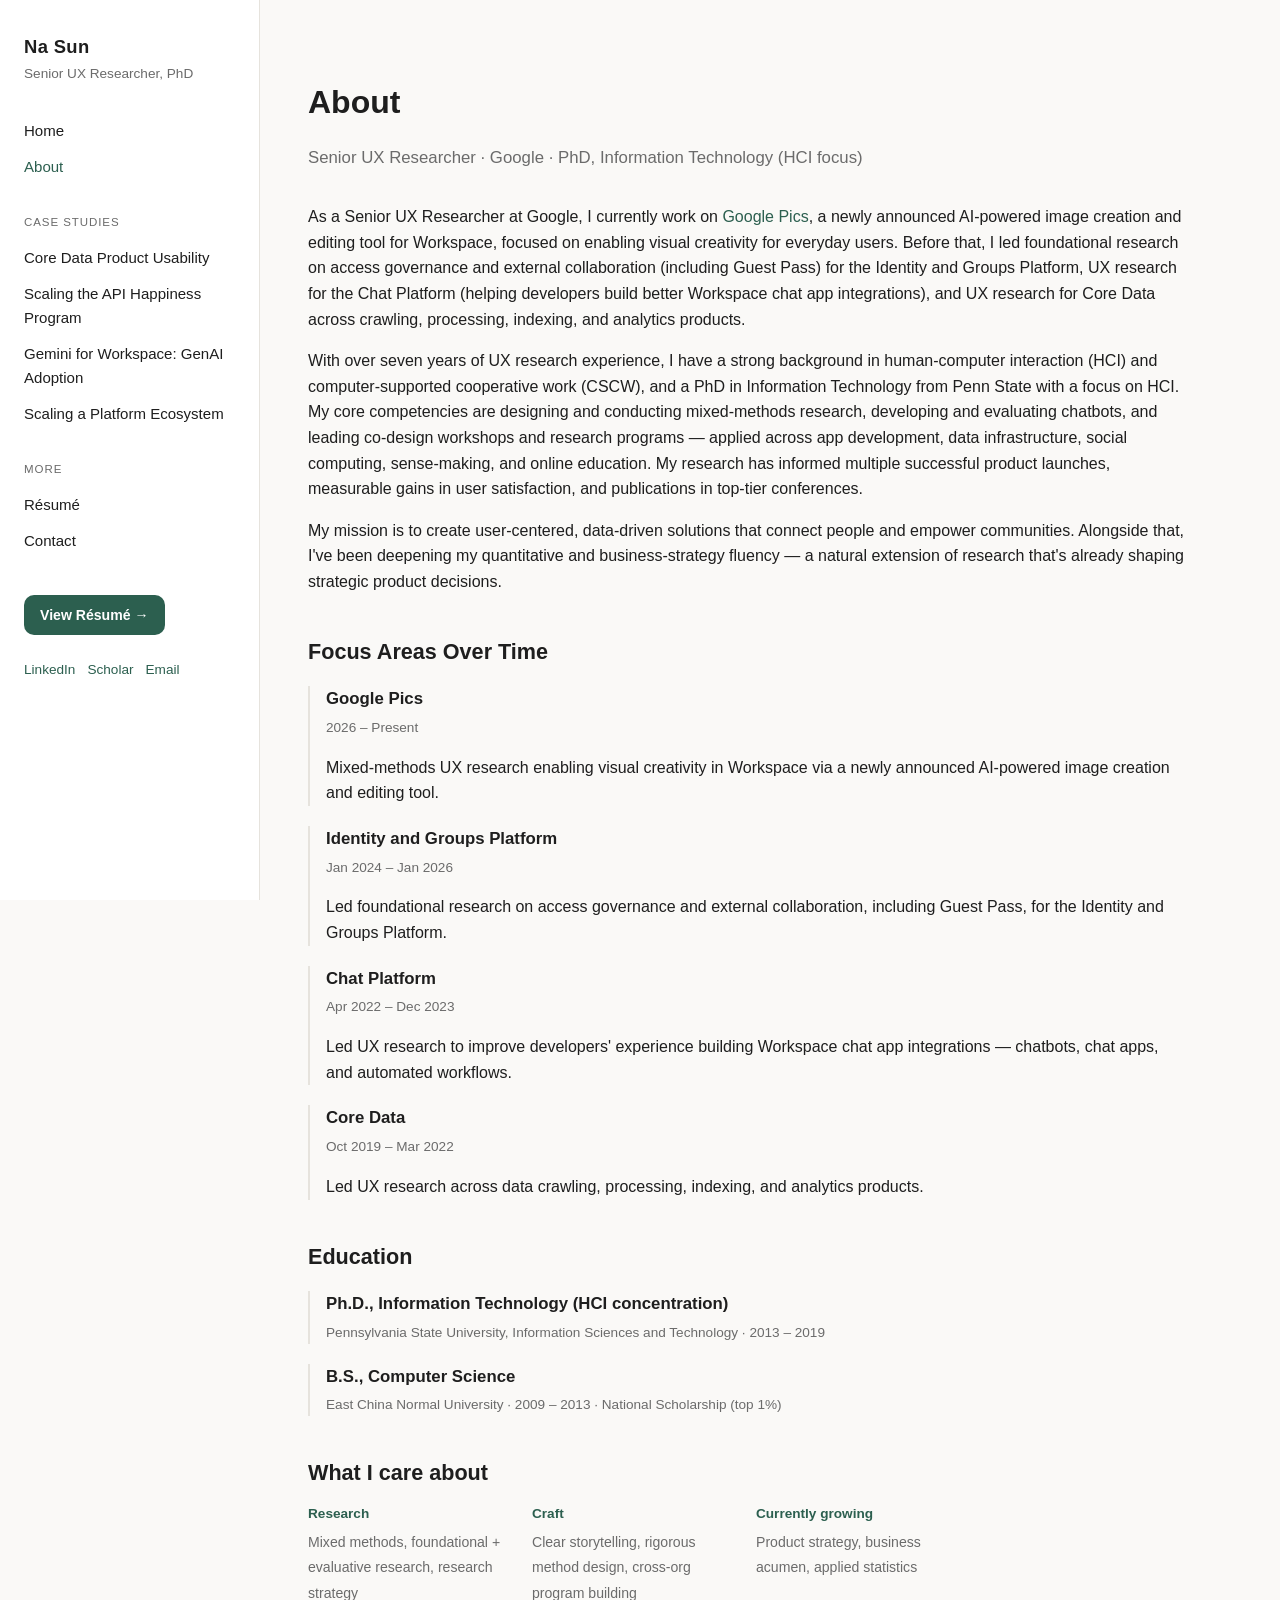
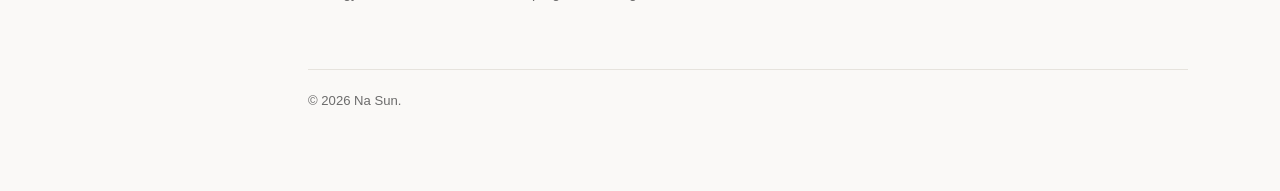
==== about.html @ 3b1d7c16 "Redesign: sidebar layout, sage-green theme, sanitization + tone pass - Adopt sidebar nav / sage-gree" ====
<!DOCTYPE html>
<html lang="en">
<head>
<meta charset="UTF-8">
<meta name="viewport" content="width=device-width, initial-scale=1.0">
<meta name="robots" content="noindex, nofollow">
<title>About — Na Sun</title>
<link rel="stylesheet" href="style.css">
</head>
<body>
<div class="layout">

  <aside class="sidebar">
    <div class="name">Na Sun</div>
    <div class="role">Senior UX Researcher, PhD</div>

    <nav>
      <ul>
        <li><a href="index.html">Home</a></li>
        <li><a href="about.html" class="active">About</a></li>
      </ul>

      <div class="section-label">Case Studies</div>
      <ul>
        <li><a href="case-study-1.html">Core Data Product Usability</a></li>
        <li><a href="case-study-2.html">Scaling the API Happiness Program</a></li>
        <li><a href="case-study-3.html">Gemini for Workspace: GenAI Adoption</a></li>
        <li><a href="case-study-4.html">Scaling a Platform Ecosystem</a></li>
      </ul>

      <div class="section-label">More</div>
      <ul>
        <li><a href="resume.html">Résumé</a></li>
        <li><a href="contact.html">Contact</a></li>
      </ul>
    </nav>

    <a class="resume-btn" href="resume.html">View Résumé →</a>

    <div class="socials">
      <a href="https://www.linkedin.com/in/nasunpsu/" target="_blank" rel="noopener">LinkedIn</a>
      <a href="https://scholar.google.com/citations?user=ysBq_UcAAAAJ&hl=en" target="_blank" rel="noopener">Scholar</a>
      <a href="mailto:nasun308@gmail.com">Email</a>
    </div>
  </aside>

  <main class="main">
    <div class="content">

      <h1>About</h1>
      <p class="subtitle">Senior UX Researcher · Google · PhD, Information Technology (HCI focus)</p>

      <p>
        As a Senior UX Researcher at Google, I currently work on
        <a href="https://blog.google/products-and-platforms/products/workspace/google-pics/" target="_blank" rel="noopener">Google Pics</a>,
        a newly announced AI-powered image creation and editing tool for Workspace, focused
        on enabling visual creativity for everyday users. Before that, I led foundational
        research on access governance and external collaboration (including Guest Pass) for
        the Identity and Groups Platform, UX research for the Chat Platform (helping
        developers build better Workspace chat app integrations), and UX research for Core
        Data across crawling, processing, indexing, and analytics products.
      </p>

      <p>
        With over seven years of UX research experience, I have a strong background in
        human-computer interaction (HCI) and computer-supported cooperative work (CSCW),
        and a PhD in Information Technology from Penn State with a focus on HCI. My core
        competencies are designing and conducting mixed-methods research, developing and
        evaluating chatbots, and leading co-design workshops and research programs — applied
        across app development, data infrastructure, social computing, sense-making, and
        online education. My research has informed multiple successful product launches,
        measurable gains in user satisfaction, and publications in top-tier conferences.
      </p>

      <p>
        My mission is to create user-centered, data-driven solutions that connect people
        and empower communities. Alongside that, I've been deepening my quantitative and
        business-strategy fluency — a natural extension of research that's already shaping
        strategic product decisions.
      </p>

      <h2>Focus Areas Over Time</h2>
      <div class="resume-entry">
        <h3>Google Pics</h3>
        <div class="meta">2026 – Present</div>
        <p>Mixed-methods UX research enabling visual creativity in Workspace via a newly announced AI-powered image creation and editing tool.</p>
      </div>
      <div class="resume-entry">
        <h3>Identity and Groups Platform</h3>
        <div class="meta">Jan 2024 – Jan 2026</div>
        <p>Led foundational research on access governance and external collaboration, including Guest Pass, for the Identity and Groups Platform.</p>
      </div>
      <div class="resume-entry">
        <h3>Chat Platform</h3>
        <div class="meta">Apr 2022 – Dec 2023</div>
        <p>Led UX research to improve developers' experience building Workspace chat app integrations — chatbots, chat apps, and automated workflows.</p>
      </div>
      <div class="resume-entry">
        <h3>Core Data</h3>
        <div class="meta">Oct 2019 – Mar 2022</div>
        <p>Led UX research across data crawling, processing, indexing, and analytics products.</p>
      </div>

      <h2>Education</h2>
      <div class="resume-entry">
        <h3>Ph.D., Information Technology (HCI concentration)</h3>
        <div class="meta">Pennsylvania State University, Information Sciences and Technology · 2013 – 2019</div>
      </div>
      <div class="resume-entry">
        <h3>B.S., Computer Science</h3>
        <div class="meta">East China Normal University · 2009 – 2013 · National Scholarship (top 1%)</div>
      </div>

      <h2>What I care about</h2>
      <div class="skills-grid">
        <div class="skill-cat">
          <strong>Research</strong>
          <span>Mixed methods, foundational + evaluative research, research strategy</span>
        </div>
        <div class="skill-cat">
          <strong>Craft</strong>
          <span>Clear storytelling, rigorous method design, cross-org program building</span>
        </div>
        <div class="skill-cat">
          <strong>Currently growing</strong>
          <span>Product strategy, business acumen, applied statistics</span>
        </div>
      </div>

      <footer class="page-footer">
        © 2026 Na Sun.
      </footer>
    </div>
  </main>

</div>
</body>
</html>
---- style.css ----
/* ============================================
   Na Sun — UX Research Portfolio
   Design: sidebar navigation, deep sage green
   accent, credential-forward minimalism.
   ============================================ */

:root {
  --bg: #faf9f7;
  --bg-card: #ffffff;
  --text: #1e1e1e;
  --text-muted: #6b6b6b;
  --accent: #2c5f4f;       /* deep sage green — calm, credible, non-corporate */
  --accent-soft: #e8efec;
  --border: #e6e3dd;
  --sidebar-width: 260px;
  --maxw: 880px;
  --radius: 10px;
  font-size: 16px;
}

* { box-sizing: border-box; }

html, body {
  margin: 0;
  padding: 0;
  background: var(--bg);
  color: var(--text);
  font-family: "Helvetica Neue", Arial, "Segoe UI", sans-serif;
  line-height: 1.6;
}

a { color: var(--accent); text-decoration: none; }
a:hover { text-decoration: underline; }

/* ---------- Layout shell ---------- */
.layout {
  display: flex;
  min-height: 100vh;
}

/* ---------- Sidebar ---------- */
.sidebar {
  width: var(--sidebar-width);
  flex-shrink: 0;
  background: var(--bg-card);
  border-right: 1px solid var(--border);
  padding: 32px 24px;
  position: sticky;
  top: 0;
  height: 100vh;
  overflow-y: auto;
}

.sidebar .name {
  font-size: 1.15rem;
  font-weight: 700;
  letter-spacing: 0.02em;
  margin-bottom: 2px;
}

.sidebar .role {
  font-size: 0.85rem;
  color: var(--text-muted);
  margin-bottom: 28px;
}

.sidebar nav ul {
  list-style: none;
  margin: 0 0 28px 0;
  padding: 0;
}

.sidebar nav .section-label {
  font-size: 0.72rem;
  text-transform: uppercase;
  letter-spacing: 0.08em;
  color: var(--text-muted);
  margin: 20px 0 8px 0;
}

.sidebar nav li a {
  display: block;
  padding: 6px 0;
  color: var(--text);
  font-size: 0.94rem;
}

.sidebar nav li a.active,
.sidebar nav li a:hover {
  color: var(--accent);
}

.sidebar .socials {
  display: flex;
  flex-wrap: wrap;
  gap: 12px;
  margin-top: 24px;
  font-size: 0.85rem;
}

.sidebar .resume-btn {
  display: inline-block;
  margin-top: 8px;
  padding: 9px 16px;
  background: var(--accent);
  color: #fff;
  border-radius: var(--radius);
  font-size: 0.88rem;
  font-weight: 600;
}
.sidebar .resume-btn:hover {
  background: #234a3d;
  text-decoration: none;
}

/* ---------- Main content ---------- */
.main {
  flex: 1;
  padding: 56px 48px 80px;
  max-width: 1100px;
}

.content {
  max-width: var(--maxw);
}

h1 { font-size: 2rem; margin-bottom: 8px; }
h2 { font-size: 1.35rem; margin-top: 40px; margin-bottom: 12px; }
h3 { font-size: 1.05rem; margin-bottom: 4px; }

.subtitle {
  color: var(--text-muted);
  font-size: 1.05rem;
  margin-bottom: 32px;
}

.tagline {
  font-size: 1.15rem;
  color: var(--text);
  max-width: 640px;
  margin-bottom: 28px;
}

/* ---------- Project grid (home) ---------- */
.project-grid {
  display: grid;
  grid-template-columns: repeat(auto-fill, minmax(260px, 1fr));
  gap: 24px;
  margin-top: 24px;
}

.project-card {
  background: var(--bg-card);
  border: 1px solid var(--border);
  border-radius: var(--radius);
  overflow: hidden;
  transition: transform 0.15s ease, box-shadow 0.15s ease;
  display: block;
}

.project-card:hover {
  transform: translateY(-3px);
  box-shadow: 0 8px 24px rgba(0,0,0,0.06);
  text-decoration: none;
}

.project-thumb {
  height: 150px;
  background: var(--accent-soft);
  display: flex;
  align-items: center;
  justify-content: center;
  color: var(--accent);
  font-size: 0.8rem;
  letter-spacing: 0.05em;
  text-transform: uppercase;
}

.project-info { padding: 16px 18px 20px; }

.project-info .tag {
  display: inline-block;
  font-size: 0.72rem;
  color: var(--accent);
  background: var(--accent-soft);
  padding: 2px 8px;
  border-radius: 20px;
  margin-bottom: 8px;
}

.project-info h3 { margin: 0 0 6px; color: var(--text); }
.project-info p { margin: 0; font-size: 0.88rem; color: var(--text-muted); }

/* ---------- Resume page ---------- */
.resume-section { margin-bottom: 32px; }

.resume-entry {
  margin-bottom: 20px;
  padding-left: 16px;
  border-left: 2px solid var(--border);
}

.resume-entry .meta {
  font-size: 0.85rem;
  color: var(--text-muted);
  margin-bottom: 4px;
}

.resume-entry ul {
  margin: 8px 0 0 0;
  padding-left: 18px;
}
.resume-entry li { margin-bottom: 4px; font-size: 0.94rem; }

.skills-grid {
  display: grid;
  grid-template-columns: repeat(auto-fill, minmax(200px, 1fr));
  gap: 16px;
  margin-top: 12px;
}

.skills-grid .skill-cat strong {
  display: block;
  font-size: 0.85rem;
  color: var(--accent);
  margin-bottom: 4px;
}
.skills-grid .skill-cat span {
  font-size: 0.88rem;
  color: var(--text-muted);
}

/* ---------- Case study page ---------- */
.case-meta {
  display: flex;
  gap: 32px;
  flex-wrap: wrap;
  margin: 20px 0 32px;
  padding: 18px 20px;
  background: var(--bg-card);
  border: 1px solid var(--border);
  border-radius: var(--radius);
}
.case-meta div strong {
  display: block;
  font-size: 0.72rem;
  text-transform: uppercase;
  letter-spacing: 0.05em;
  color: var(--text-muted);
  margin-bottom: 4px;
}
.case-meta div span { font-size: 0.92rem; }

.impact-banner {
  background: var(--accent-soft);
  border-radius: var(--radius);
  padding: 20px 24px;
  margin: 28px 0;
  font-size: 1.05rem;
  color: #1c3d33;
}
.impact-banner a { font-weight: 600; }

.impact-grid {
  display: grid;
  grid-template-columns: repeat(auto-fit, minmax(200px, 1fr));
  gap: 20px;
  margin: 24px 0;
}
.impact-grid .impact-item {
  background: var(--bg-card);
  border: 1px solid var(--border);
  border-radius: var(--radius);
  padding: 18px 20px;
}
.impact-grid .num {
  display: block;
  font-size: 1.4rem;
  font-weight: 700;
  color: var(--accent);
  margin-bottom: 6px;
}
.impact-grid .txt {
  font-size: 0.88rem;
  color: var(--text-muted);
}

.placeholder-note {
  font-size: 0.82rem;
  color: #a67c00;
  background: #fff8e6;
  border: 1px solid #f0deab;
  padding: 8px 14px;
  border-radius: 8px;
  margin-bottom: 24px;
  display: inline-block;
}

footer.page-footer {
  margin-top: 64px;
  padding-top: 20px;
  border-top: 1px solid var(--border);
  font-size: 0.82rem;
  color: var(--text-muted);
}

/* ---------- Responsive ---------- */
@media (max-width: 800px) {
  .layout { flex-direction: column; }
  .sidebar {
    width: 100%;
    height: auto;
    position: relative;
    border-right: none;
    border-bottom: 1px solid var(--border);
  }
  .main { padding: 32px 24px 60px; }
}
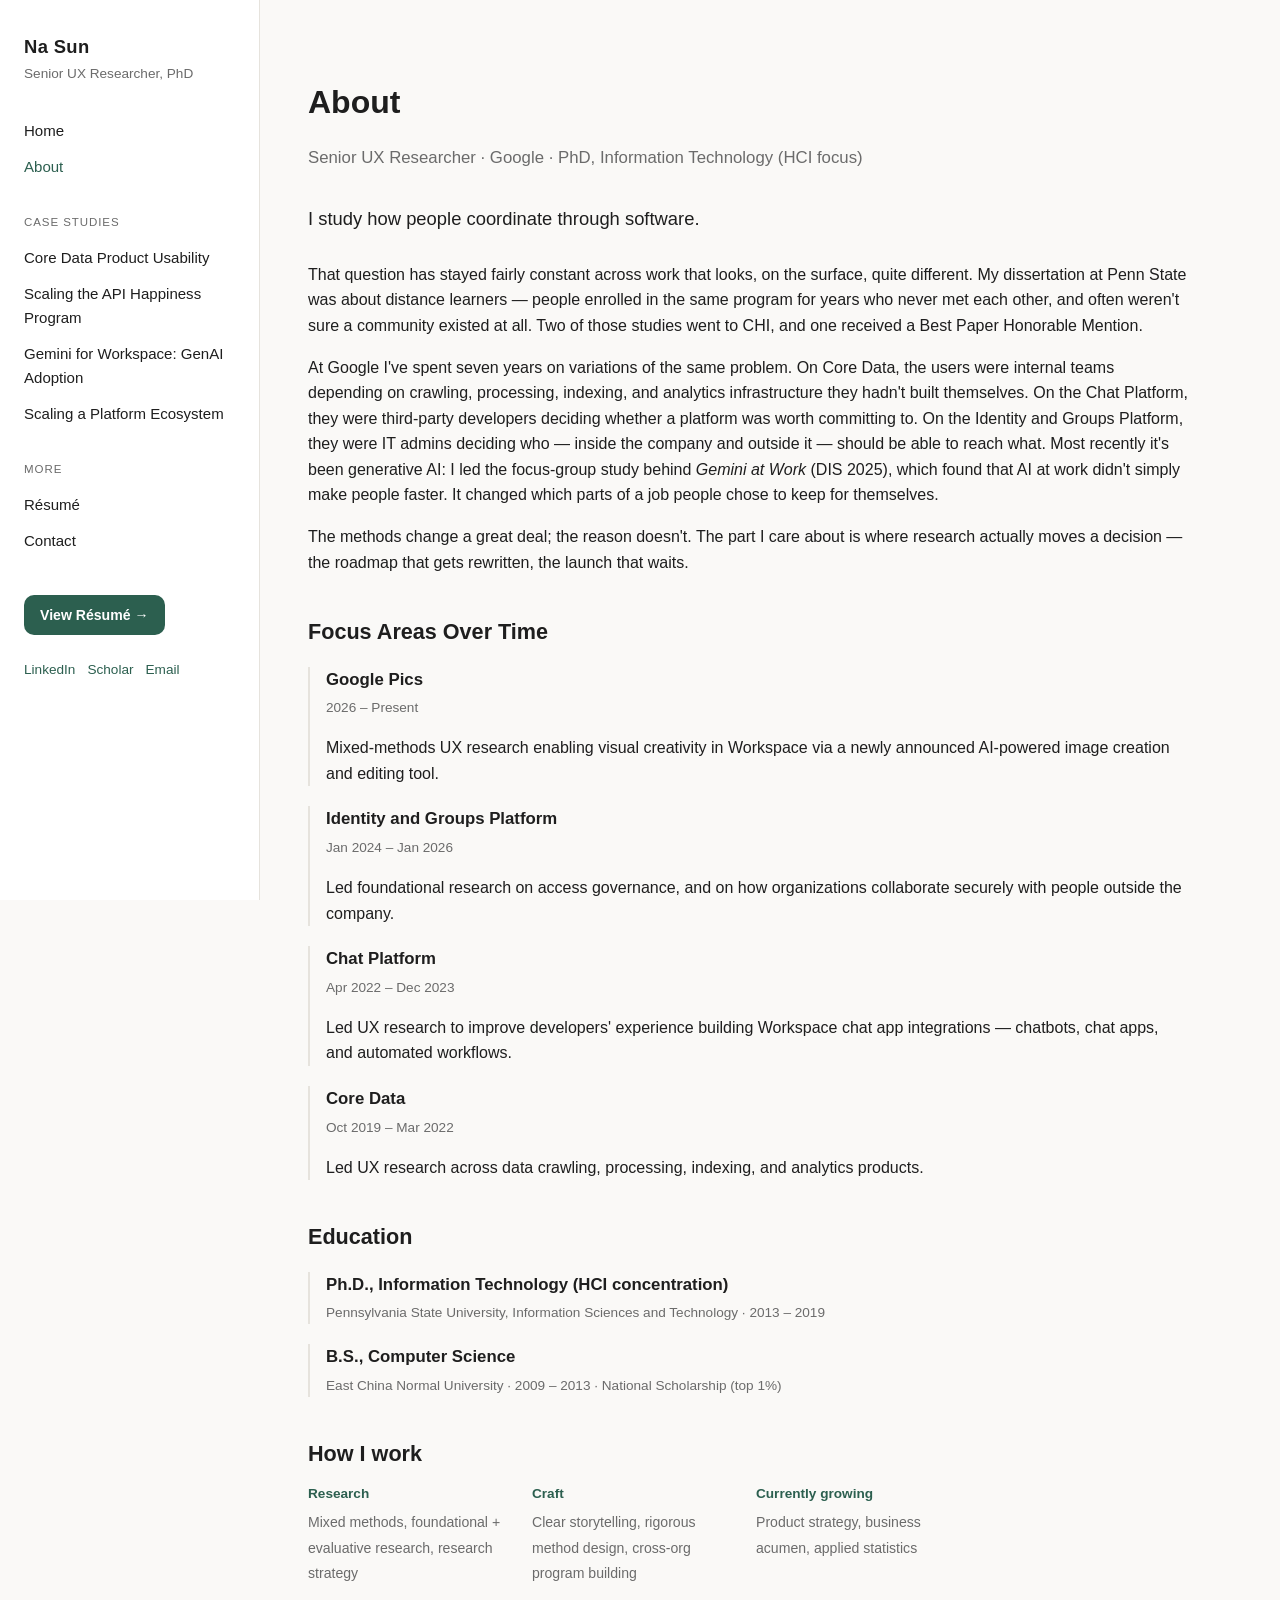
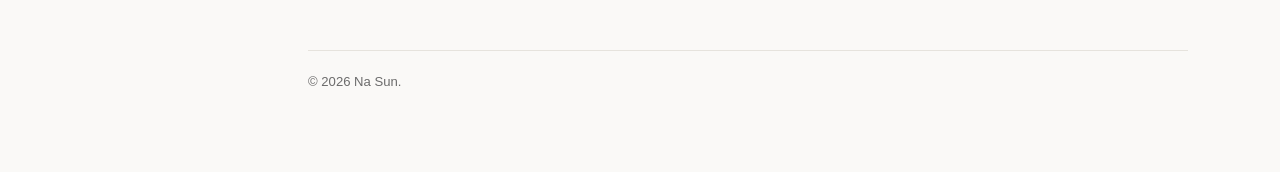
==== commit 52c2d2ae: "Rewrite About in a plainer first-person voice; use public feature naming - Replace the stock 'missio" ====
--- a/about.html
+++ b/about.html
@@ -50,33 +50,32 @@
       <h1>About</h1>
       <p class="subtitle">Senior UX Researcher · Google · PhD, Information Technology (HCI focus)</p>
 
+      <p class="tagline">I study how people coordinate through software.</p>
+
       <p>
-        As a Senior UX Researcher at Google, I currently work on
-        <a href="https://blog.google/products-and-platforms/products/workspace/google-pics/" target="_blank" rel="noopener">Google Pics</a>,
-        a newly announced AI-powered image creation and editing tool for Workspace, focused
-        on enabling visual creativity for everyday users. Before that, I led foundational
-        research on access governance and external collaboration (including Guest Pass) for
-        the Identity and Groups Platform, UX research for the Chat Platform (helping
-        developers build better Workspace chat app integrations), and UX research for Core
-        Data across crawling, processing, indexing, and analytics products.
+        That question has stayed fairly constant across work that looks, on the surface,
+        quite different. My dissertation at Penn State was about distance learners — people
+        enrolled in the same program for years who never met each other, and often weren't
+        sure a community existed at all. Two of those studies went to CHI, and one received
+        a Best Paper Honorable Mention.
       </p>
 
       <p>
-        With over seven years of UX research experience, I have a strong background in
-        human-computer interaction (HCI) and computer-supported cooperative work (CSCW),
-        and a PhD in Information Technology from Penn State with a focus on HCI. My core
-        competencies are designing and conducting mixed-methods research, developing and
-        evaluating chatbots, and leading co-design workshops and research programs — applied
-        across app development, data infrastructure, social computing, sense-making, and
-        online education. My research has informed multiple successful product launches,
-        measurable gains in user satisfaction, and publications in top-tier conferences.
+        At Google I've spent seven years on variations of the same problem. On Core Data,
+        the users were internal teams depending on crawling, processing, indexing, and
+        analytics infrastructure they hadn't built themselves. On the Chat Platform, they
+        were third-party developers deciding whether a platform was worth committing to. On
+        the Identity and Groups Platform, they were IT admins deciding who — inside the
+        company and outside it — should be able to reach what. Most recently it's been
+        generative AI: I led the focus-group study behind <em>Gemini at Work</em>
+        (DIS 2025), which found that AI at work didn't simply make people faster. It changed
+        which parts of a job people chose to keep for themselves.
       </p>
 
       <p>
-        My mission is to create user-centered, data-driven solutions that connect people
-        and empower communities. Alongside that, I've been deepening my quantitative and
-        business-strategy fluency — a natural extension of research that's already shaping
-        strategic product decisions.
+        The methods change a great deal; the reason doesn't. The part I care about is where
+        research actually moves a decision — the roadmap that gets rewritten, the launch
+        that waits.
       </p>
 
       <h2>Focus Areas Over Time</h2>
@@ -88,7 +87,7 @@
       <div class="resume-entry">
         <h3>Identity and Groups Platform</h3>
         <div class="meta">Jan 2024 – Jan 2026</div>
-        <p>Led foundational research on access governance and external collaboration, including Guest Pass, for the Identity and Groups Platform.</p>
+        <p>Led foundational research on access governance, and on how organizations collaborate securely with people outside the company.</p>
       </div>
       <div class="resume-entry">
         <h3>Chat Platform</h3>
@@ -111,7 +110,7 @@
         <div class="meta">East China Normal University · 2009 – 2013 · National Scholarship (top 1%)</div>
       </div>
 
-      <h2>What I care about</h2>
+      <h2>How I work</h2>
       <div class="skills-grid">
         <div class="skill-cat">
           <strong>Research</strong>
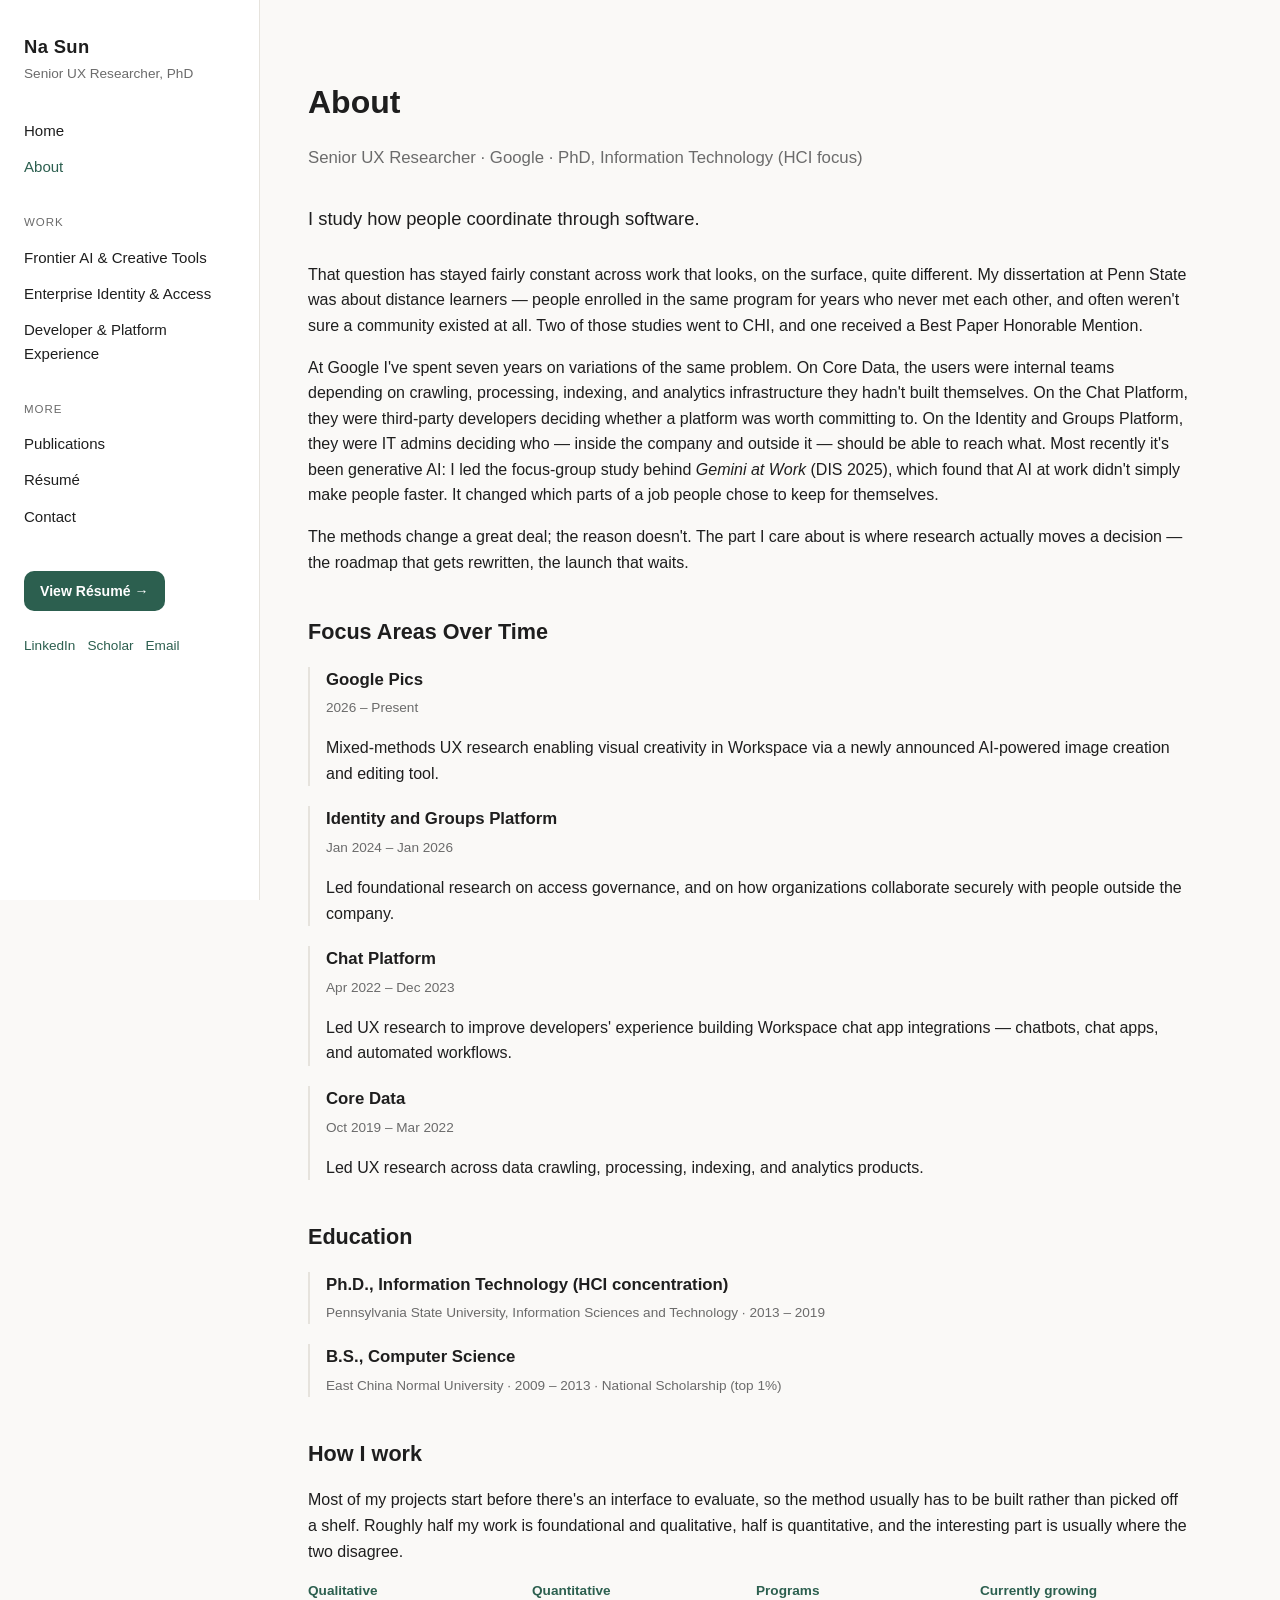
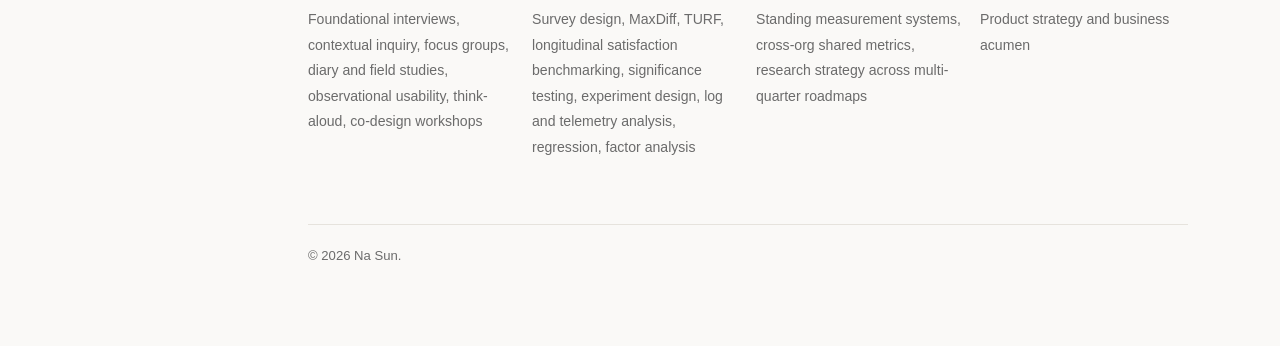
==== commit cdea481f: "Restructure to three audience-based pillars IA change: organize Work by who the user is (end users, " ====
--- a/about.html
+++ b/about.html
@@ -20,16 +20,16 @@
         <li><a href="about.html" class="active">About</a></li>
       </ul>
 
-      <div class="section-label">Case Studies</div>
+      <div class="section-label">Work</div>
       <ul>
-        <li><a href="case-study-1.html">Core Data Product Usability</a></li>
-        <li><a href="case-study-2.html">Scaling the API Happiness Program</a></li>
-        <li><a href="case-study-3.html">Gemini for Workspace: GenAI Adoption</a></li>
-        <li><a href="case-study-4.html">Scaling a Platform Ecosystem</a></li>
+        <li><a href="case-study-1.html">Frontier AI &amp; Creative Tools</a></li>
+        <li><a href="case-study-2.html">Enterprise Identity &amp; Access</a></li>
+        <li><a href="case-study-3.html">Developer &amp; Platform Experience</a></li>
       </ul>
 
       <div class="section-label">More</div>
       <ul>
+        <li><a href="publications.html">Publications</a></li>
         <li><a href="resume.html">Résumé</a></li>
         <li><a href="contact.html">Contact</a></li>
       </ul>
@@ -111,18 +111,28 @@
       </div>
 
       <h2>How I work</h2>
+      <p>
+        Most of my projects start before there's an interface to evaluate, so the method
+        usually has to be built rather than picked off a shelf. Roughly half my work is
+        foundational and qualitative, half is quantitative, and the interesting part is
+        usually where the two disagree.
+      </p>
       <div class="skills-grid">
         <div class="skill-cat">
-          <strong>Research</strong>
-          <span>Mixed methods, foundational + evaluative research, research strategy</span>
+          <strong>Qualitative</strong>
+          <span>Foundational interviews, contextual inquiry, focus groups, diary and field studies, observational usability, think-aloud, co-design workshops</span>
         </div>
         <div class="skill-cat">
-          <strong>Craft</strong>
-          <span>Clear storytelling, rigorous method design, cross-org program building</span>
+          <strong>Quantitative</strong>
+          <span>Survey design, MaxDiff, TURF, longitudinal satisfaction benchmarking, significance testing, experiment design, log and telemetry analysis, regression, factor analysis</span>
+        </div>
+        <div class="skill-cat">
+          <strong>Programs</strong>
+          <span>Standing measurement systems, cross-org shared metrics, research strategy across multi-quarter roadmaps</span>
         </div>
         <div class="skill-cat">
           <strong>Currently growing</strong>
-          <span>Product strategy, business acumen, applied statistics</span>
+          <span>Product strategy and business acumen</span>
         </div>
       </div>
 
--- a/style.css
+++ b/style.css
@@ -285,6 +285,52 @@
   color: var(--text-muted);
 }
 
+/* ---------- Pillar cards (home) ---------- */
+.pillar-card .project-thumb {
+  height: auto;
+  min-height: 96px;
+  padding: 20px 18px;
+  text-transform: none;
+  letter-spacing: 0;
+  font-size: 1.02rem;
+  line-height: 1.4;
+  text-align: left;
+  font-weight: 600;
+  align-items: flex-start;
+}
+
+.type-label {
+  font-size: 0.68rem;
+  text-transform: uppercase;
+  letter-spacing: 0.09em;
+  color: var(--text-muted);
+  margin-bottom: 10px;
+  display: block;
+}
+
+/* ---------- Related work list (case studies) ---------- */
+.related-work {
+  border-top: 1px solid var(--border);
+  margin-top: 48px;
+  padding-top: 24px;
+}
+.related-work h2 { margin-top: 0; font-size: 1.05rem; }
+.related-work ul { list-style: none; padding: 0; margin: 12px 0 0; }
+.related-work li {
+  font-size: 0.9rem;
+  color: var(--text-muted);
+  padding: 7px 0;
+  border-bottom: 1px solid var(--border);
+}
+.related-work li:last-child { border-bottom: none; }
+.related-work li strong { color: var(--text); font-weight: 600; }
+
+.note {
+  font-size: 0.85rem;
+  color: var(--text-muted);
+  font-style: italic;
+}
+
 .placeholder-note {
   font-size: 0.82rem;
   color: #a67c00;
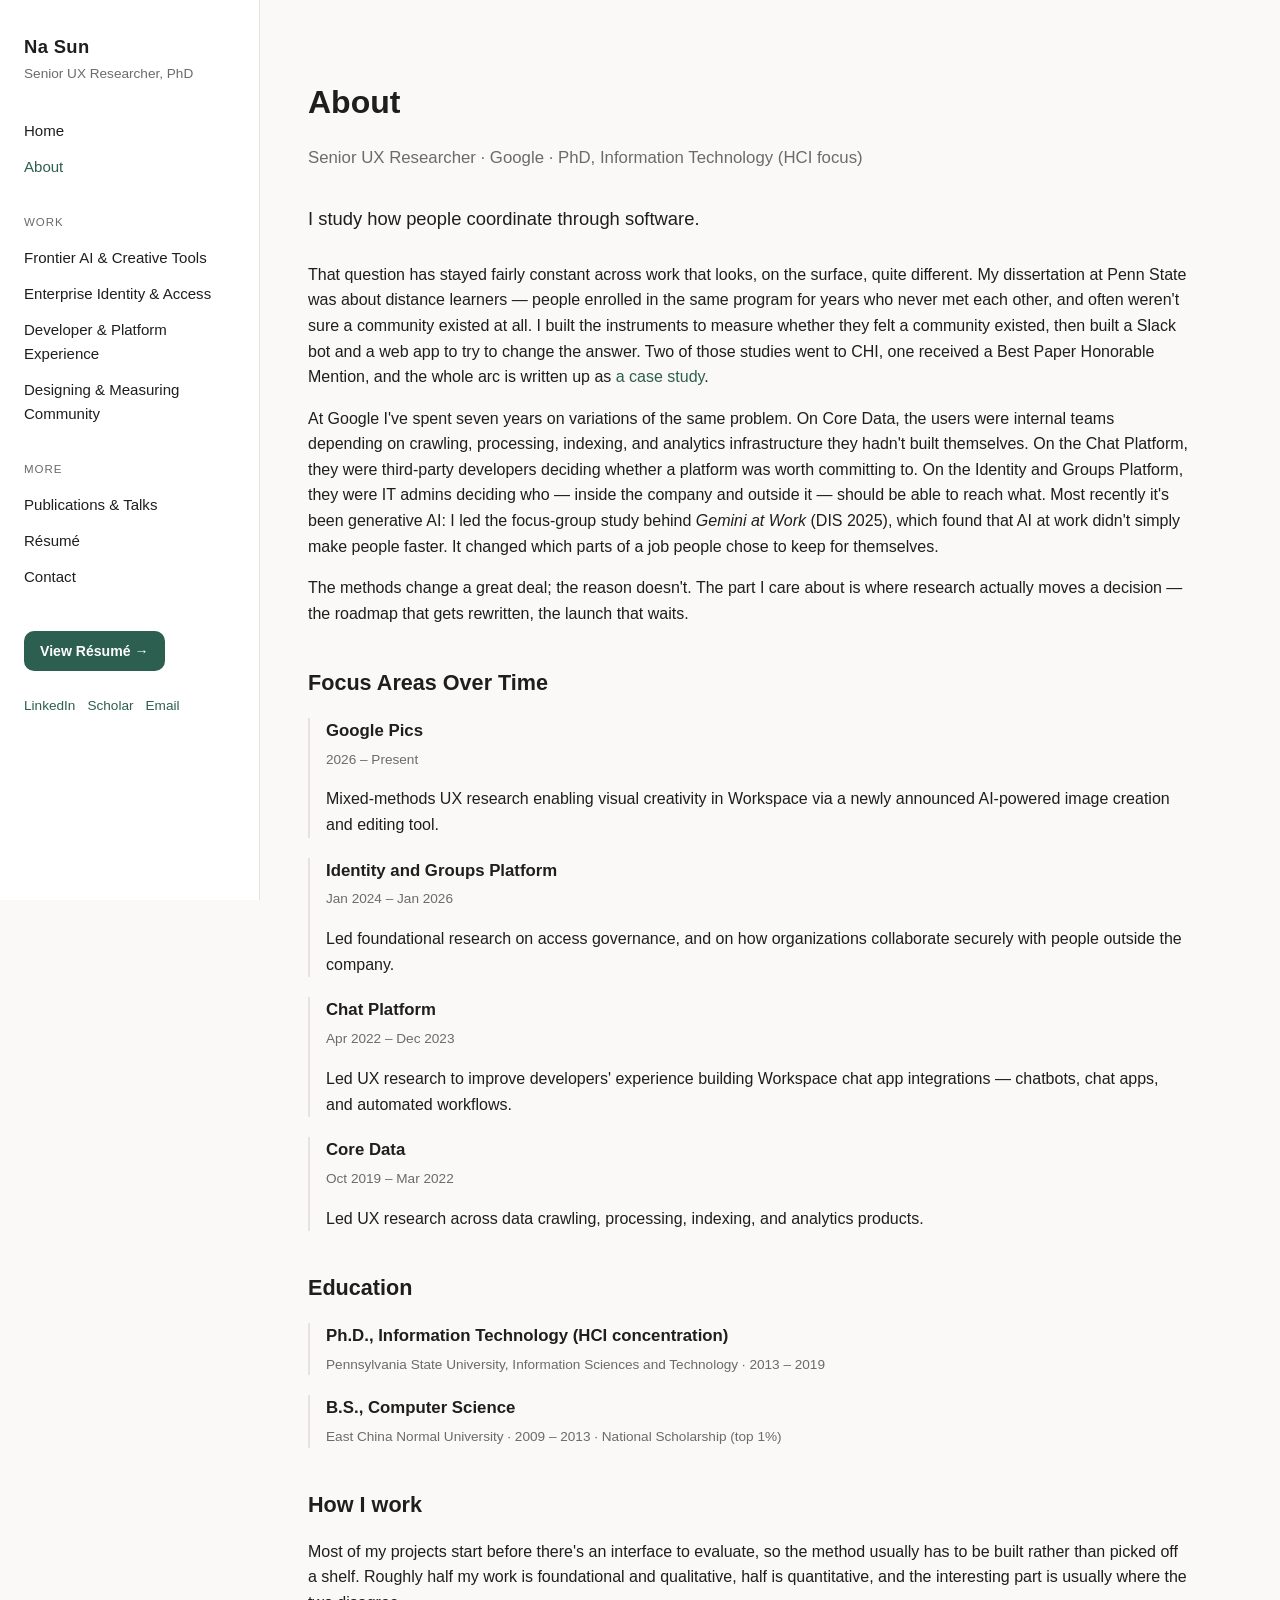
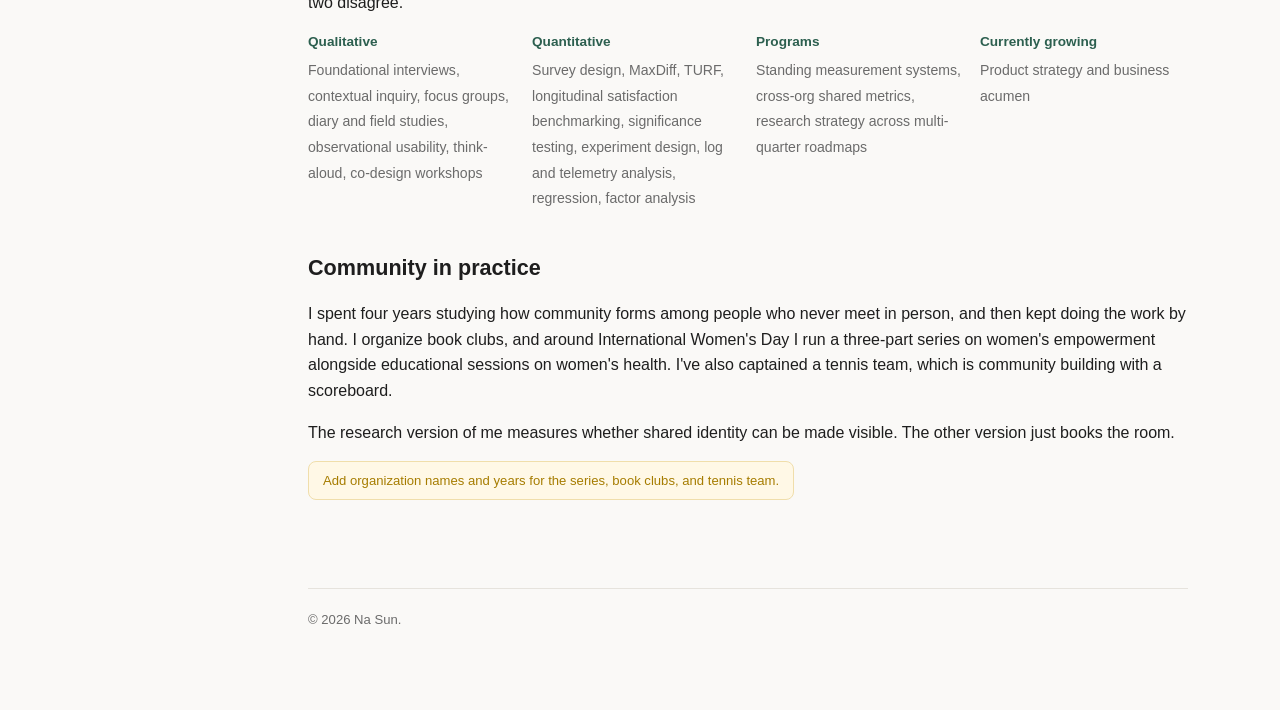
==== commit cfb1478c: "Add dissertation case study, Publications & Talks page, community section - case-study-4: doctoral r" ====
--- a/about.html
+++ b/about.html
@@ -25,11 +25,12 @@
         <li><a href="case-study-1.html">Frontier AI &amp; Creative Tools</a></li>
         <li><a href="case-study-2.html">Enterprise Identity &amp; Access</a></li>
         <li><a href="case-study-3.html">Developer &amp; Platform Experience</a></li>
+        <li><a href="case-study-4.html">Designing &amp; Measuring Community</a></li>
       </ul>
 
       <div class="section-label">More</div>
       <ul>
-        <li><a href="publications.html">Publications</a></li>
+        <li><a href="publications.html">Publications &amp; Talks</a></li>
         <li><a href="resume.html">Résumé</a></li>
         <li><a href="contact.html">Contact</a></li>
       </ul>
@@ -56,8 +57,11 @@
         That question has stayed fairly constant across work that looks, on the surface,
         quite different. My dissertation at Penn State was about distance learners — people
         enrolled in the same program for years who never met each other, and often weren't
-        sure a community existed at all. Two of those studies went to CHI, and one received
-        a Best Paper Honorable Mention.
+        sure a community existed at all. I built the instruments to measure whether they felt
+        a community existed, then built a Slack bot and a web app to try to change the answer.
+        Two of those studies went to CHI, one received a Best Paper Honorable Mention, and the
+        whole arc is written up as
+        <a href="case-study-4.html">a case study</a>.
       </p>
 
       <p>
@@ -136,6 +140,20 @@
         </div>
       </div>
 
+      <h2>Community in practice</h2>
+      <p>
+        I spent four years studying how community forms among people who never meet in
+        person, and then kept doing the work by hand. I organize book clubs, and around
+        International Women's Day I run a three-part series on women's empowerment alongside
+        educational sessions on women's health. I've also captained a tennis team, which is
+        community building with a scoreboard.
+      </p>
+      <p>
+        The research version of me measures whether shared identity can be made visible. The
+        other version just books the room.
+      </p>
+      <span class="placeholder-note">Add organization names and years for the series, book clubs, and tennis team.</span>
+
       <footer class="page-footer">
         © 2026 Na Sun.
       </footer>
--- a/style.css
+++ b/style.css
@@ -308,6 +308,57 @@
   display: block;
 }
 
+/* ---------- Figures ---------- */
+figure.fig {
+  margin: 28px 0;
+}
+figure.fig img {
+  width: 100%;
+  height: auto;
+  display: block;
+  border: 1px solid var(--border);
+  border-radius: var(--radius);
+  background: var(--bg-card);
+}
+figure.fig figcaption {
+  font-size: 0.84rem;
+  color: var(--text-muted);
+  margin-top: 8px;
+  line-height: 1.5;
+}
+figure.fig.narrow { max-width: 460px; }
+
+/* ---------- Talk entries (publications page) ---------- */
+.talk {
+  display: grid;
+  grid-template-columns: 200px 1fr;
+  gap: 20px;
+  align-items: start;
+  margin-bottom: 28px;
+  padding-bottom: 28px;
+  border-bottom: 1px solid var(--border);
+}
+.talk:last-of-type { border-bottom: none; }
+.talk img {
+  width: 100%;
+  height: auto;
+  border-radius: var(--radius);
+  border: 1px solid var(--border);
+  display: block;
+}
+.talk h3 { margin: 0 0 4px; }
+.talk .meta {
+  font-size: 0.85rem;
+  color: var(--text-muted);
+  margin-bottom: 8px;
+}
+.talk p { margin: 0; font-size: 0.94rem; }
+
+@media (max-width: 640px) {
+  .talk { grid-template-columns: 1fr; }
+  .talk img { max-width: 260px; }
+}
+
 /* ---------- Related work list (case studies) ---------- */
 .related-work {
   border-top: 1px solid var(--border);
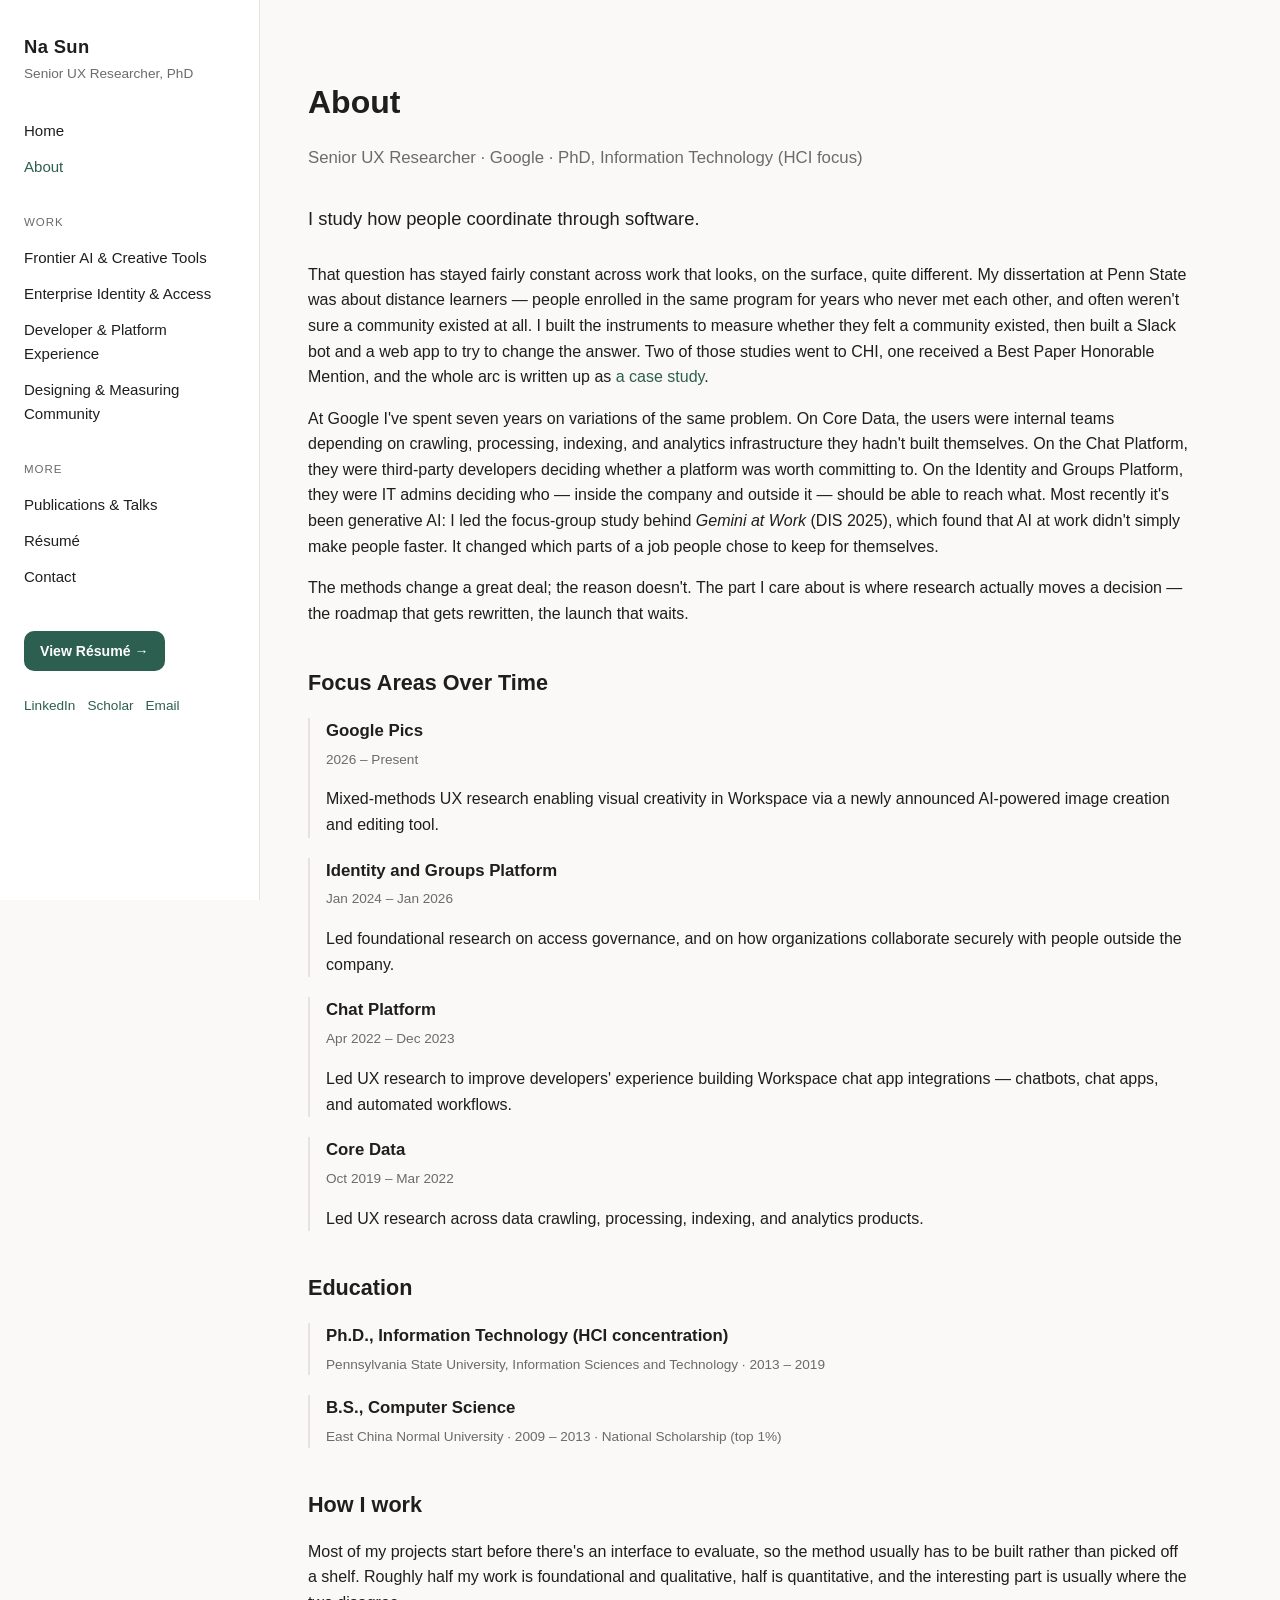
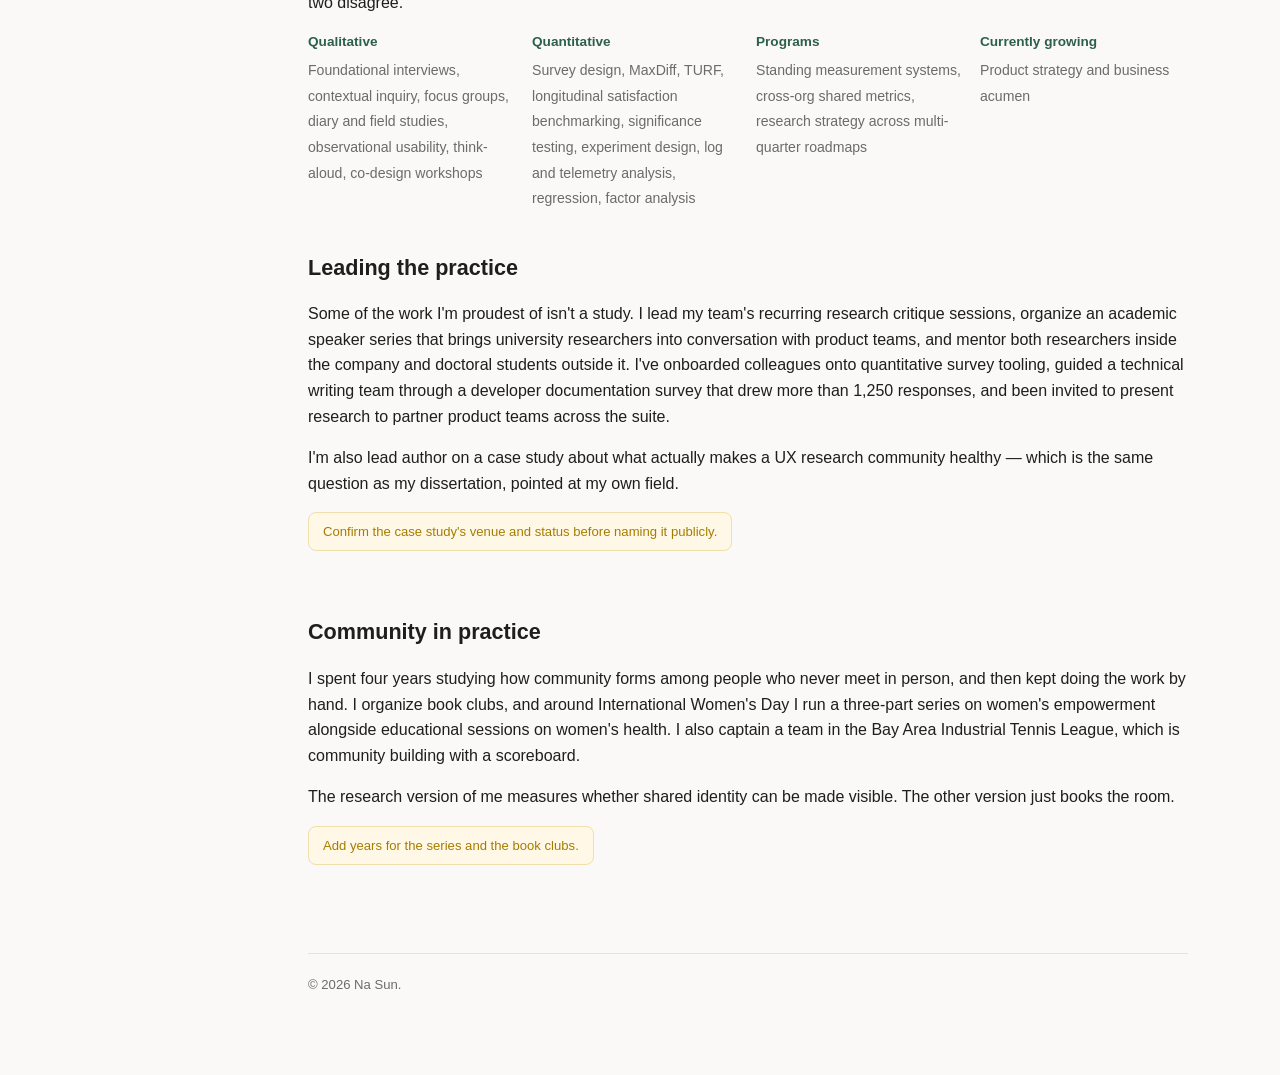
==== commit 8ea7c3e8: "Add a researcher summary to the resume and a leadership section to About - resume.html: three-senten" ====
--- a/about.html
+++ b/about.html
@@ -140,19 +140,35 @@
         </div>
       </div>
 
+      <h2>Leading the practice</h2>
+      <p>
+        Some of the work I'm proudest of isn't a study. I lead my team's recurring research
+        critique sessions, organize an academic speaker series that brings university
+        researchers into conversation with product teams, and mentor both researchers inside
+        the company and doctoral students outside it. I've onboarded colleagues onto
+        quantitative survey tooling, guided a technical writing team through a developer
+        documentation survey that drew more than 1,250 responses, and been invited to present
+        research to partner product teams across the suite.
+      </p>
+      <p>
+        I'm also lead author on a case study about what actually makes a UX research community
+        healthy — which is the same question as my dissertation, pointed at my own field.
+      </p>
+      <span class="placeholder-note">Confirm the case study's venue and status before naming it publicly.</span>
+
       <h2>Community in practice</h2>
       <p>
         I spent four years studying how community forms among people who never meet in
         person, and then kept doing the work by hand. I organize book clubs, and around
         International Women's Day I run a three-part series on women's empowerment alongside
-        educational sessions on women's health. I've also captained a tennis team, which is
-        community building with a scoreboard.
+        educational sessions on women's health. I also captain a team in the Bay Area
+        Industrial Tennis League, which is community building with a scoreboard.
       </p>
       <p>
         The research version of me measures whether shared identity can be made visible. The
         other version just books the room.
       </p>
-      <span class="placeholder-note">Add organization names and years for the series, book clubs, and tennis team.</span>
+      <span class="placeholder-note">Add years for the series and the book clubs.</span>
 
       <footer class="page-footer">
         © 2026 Na Sun.
--- a/style.css
+++ b/style.css
@@ -144,7 +144,7 @@
 /* ---------- Project grid (home) ---------- */
 .project-grid {
   display: grid;
-  grid-template-columns: repeat(auto-fill, minmax(260px, 1fr));
+  grid-template-columns: repeat(auto-fill, minmax(380px, 1fr));
   gap: 24px;
   margin-top: 24px;
 }
@@ -308,6 +308,23 @@
   display: block;
 }
 
+/* ---------- Inline button ---------- */
+.btn {
+  display: inline-block;
+  padding: 10px 18px;
+  background: var(--accent);
+  color: #fff;
+  border-radius: var(--radius);
+  font-size: 0.9rem;
+  font-weight: 600;
+  line-height: 1.2;
+}
+.btn:hover {
+  background: #234a3d;
+  text-decoration: none;
+}
+.btn-row { margin: -12px 0 34px; }
+
 /* ---------- Figures ---------- */
 figure.fig {
   margin: 28px 0;
@@ -319,6 +336,11 @@
   border: 1px solid var(--border);
   border-radius: var(--radius);
   background: var(--bg-card);
+}
+figure.fig.banner img {
+  max-height: 460px;
+  object-fit: cover;
+  object-position: center;
 }
 figure.fig figcaption {
   font-size: 0.84rem;
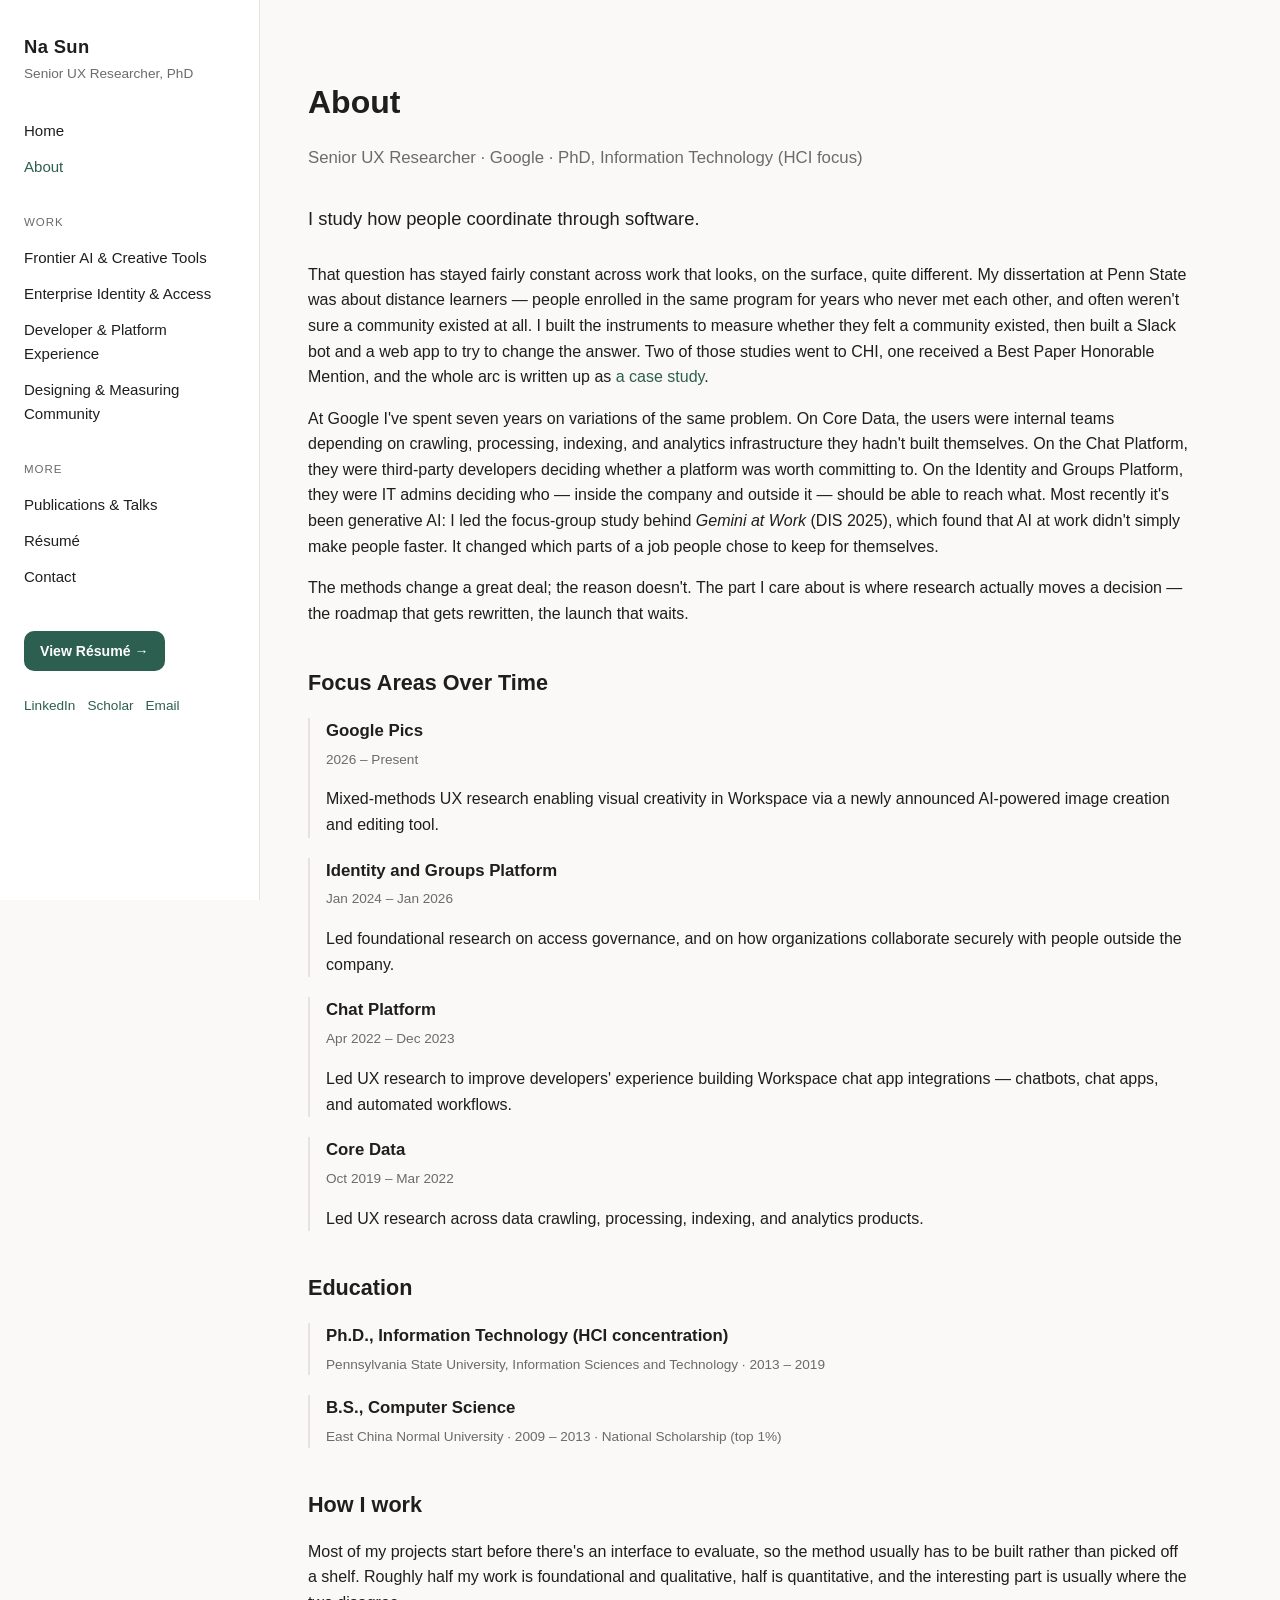
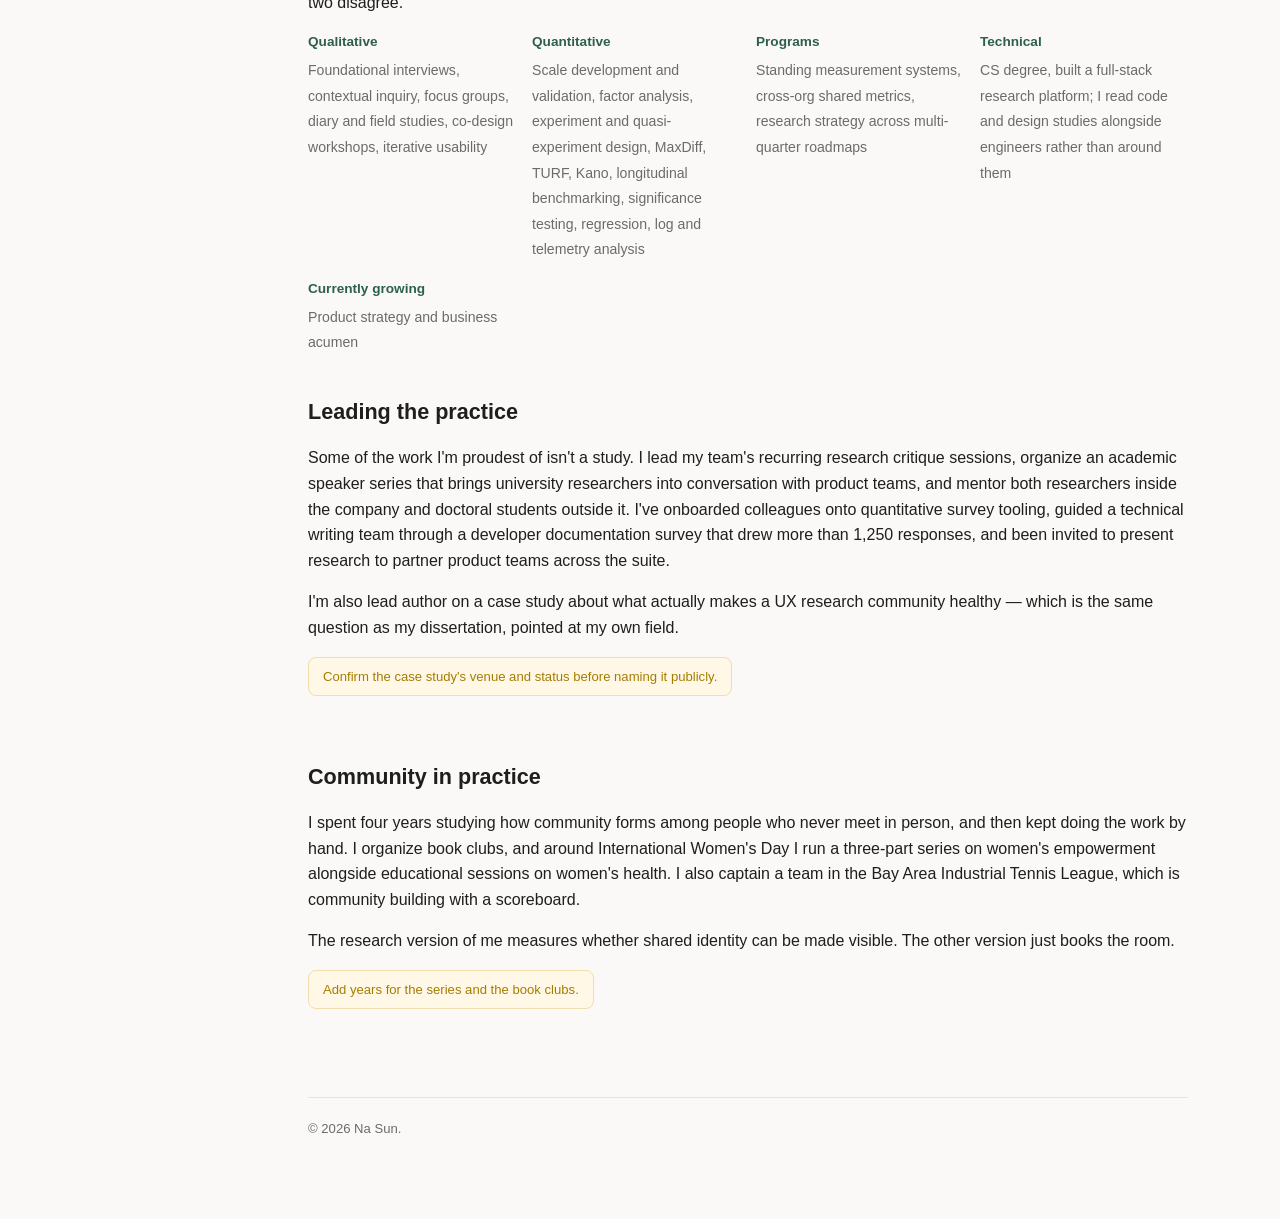
==== commit e170dbf8: "Restructure skills around ownership rather than technique Drops SEM (EFA was the method actually use" ====
--- a/about.html
+++ b/about.html
@@ -124,15 +124,19 @@
       <div class="skills-grid">
         <div class="skill-cat">
           <strong>Qualitative</strong>
-          <span>Foundational interviews, contextual inquiry, focus groups, diary and field studies, observational usability, think-aloud, co-design workshops</span>
+          <span>Foundational interviews, contextual inquiry, focus groups, diary and field studies, co-design workshops, iterative usability</span>
         </div>
         <div class="skill-cat">
           <strong>Quantitative</strong>
-          <span>Survey design, MaxDiff, TURF, longitudinal satisfaction benchmarking, significance testing, experiment design, log and telemetry analysis, regression, factor analysis</span>
+          <span>Scale development and validation, factor analysis, experiment and quasi-experiment design, MaxDiff, TURF, Kano, longitudinal benchmarking, significance testing, regression, log and telemetry analysis</span>
         </div>
         <div class="skill-cat">
           <strong>Programs</strong>
           <span>Standing measurement systems, cross-org shared metrics, research strategy across multi-quarter roadmaps</span>
+        </div>
+        <div class="skill-cat">
+          <strong>Technical</strong>
+          <span>CS degree, built a full-stack research platform; I read code and design studies alongside engineers rather than around them</span>
         </div>
         <div class="skill-cat">
           <strong>Currently growing</strong>
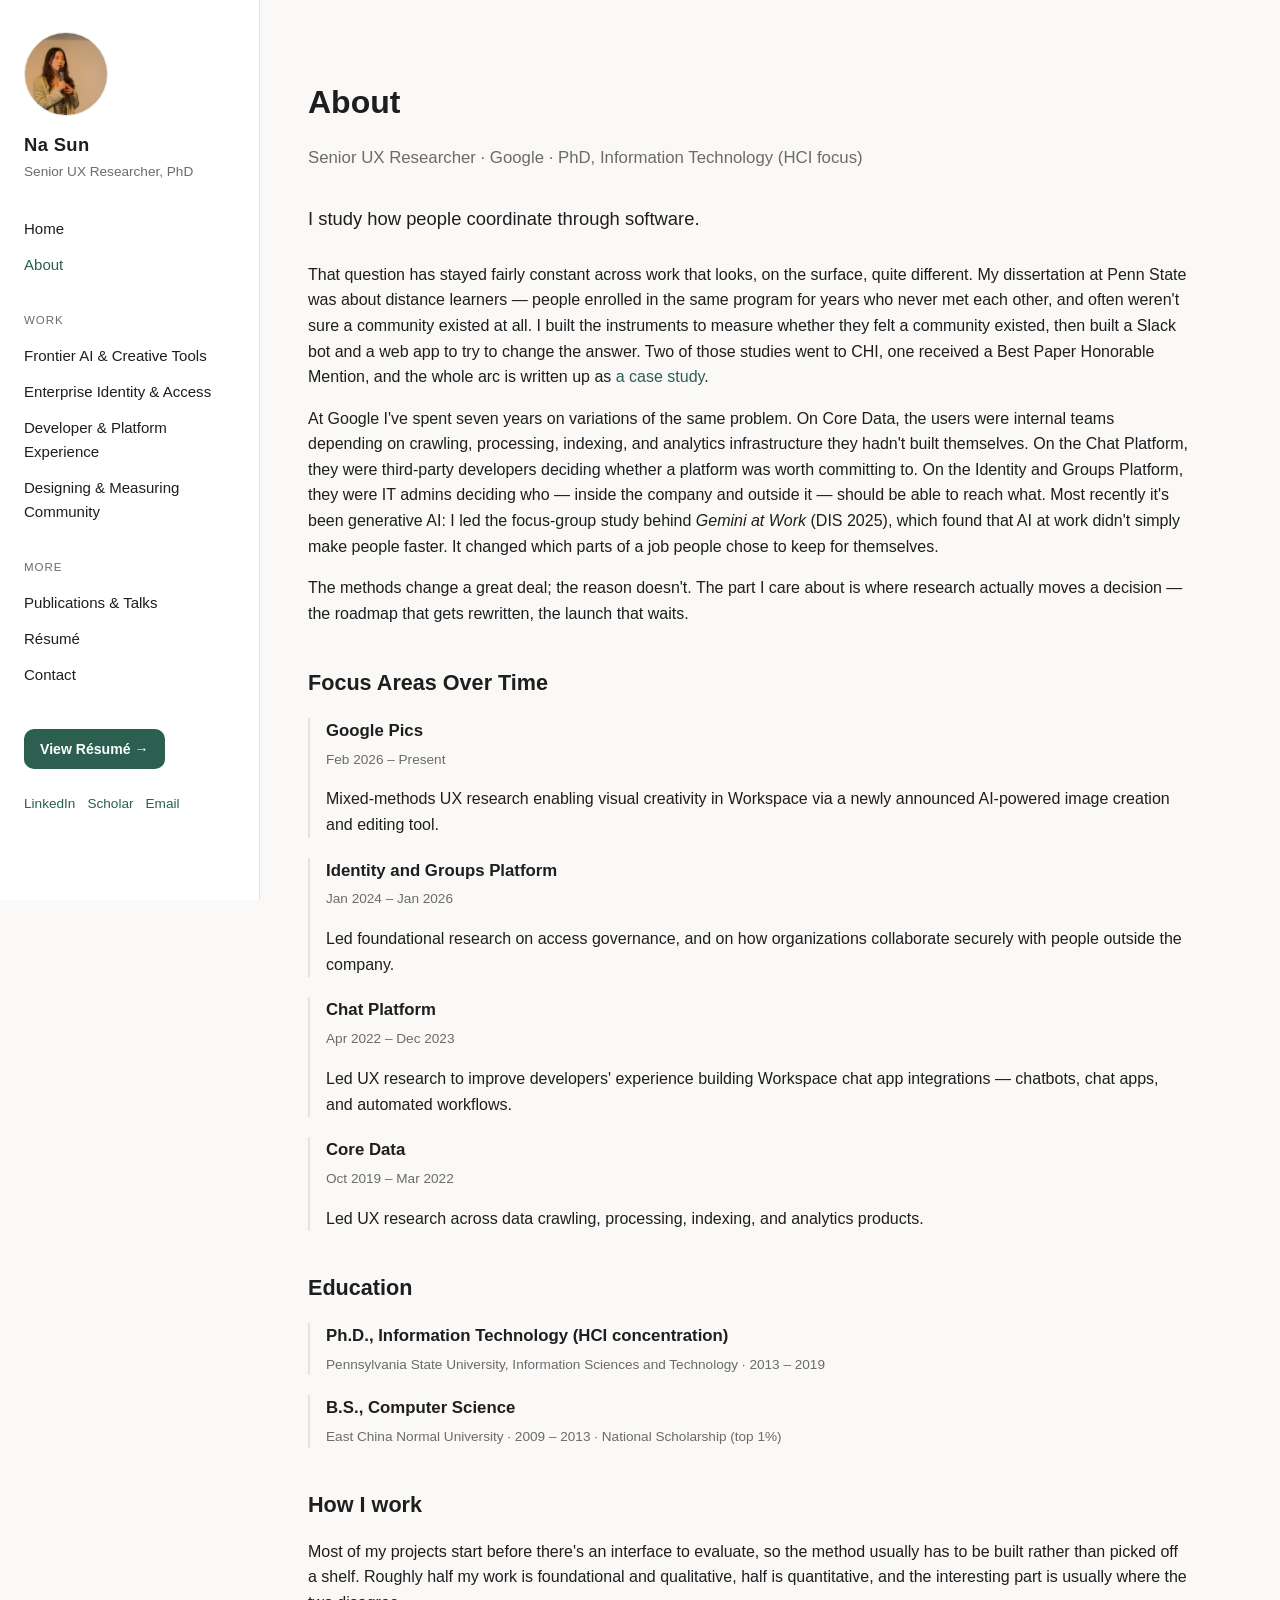
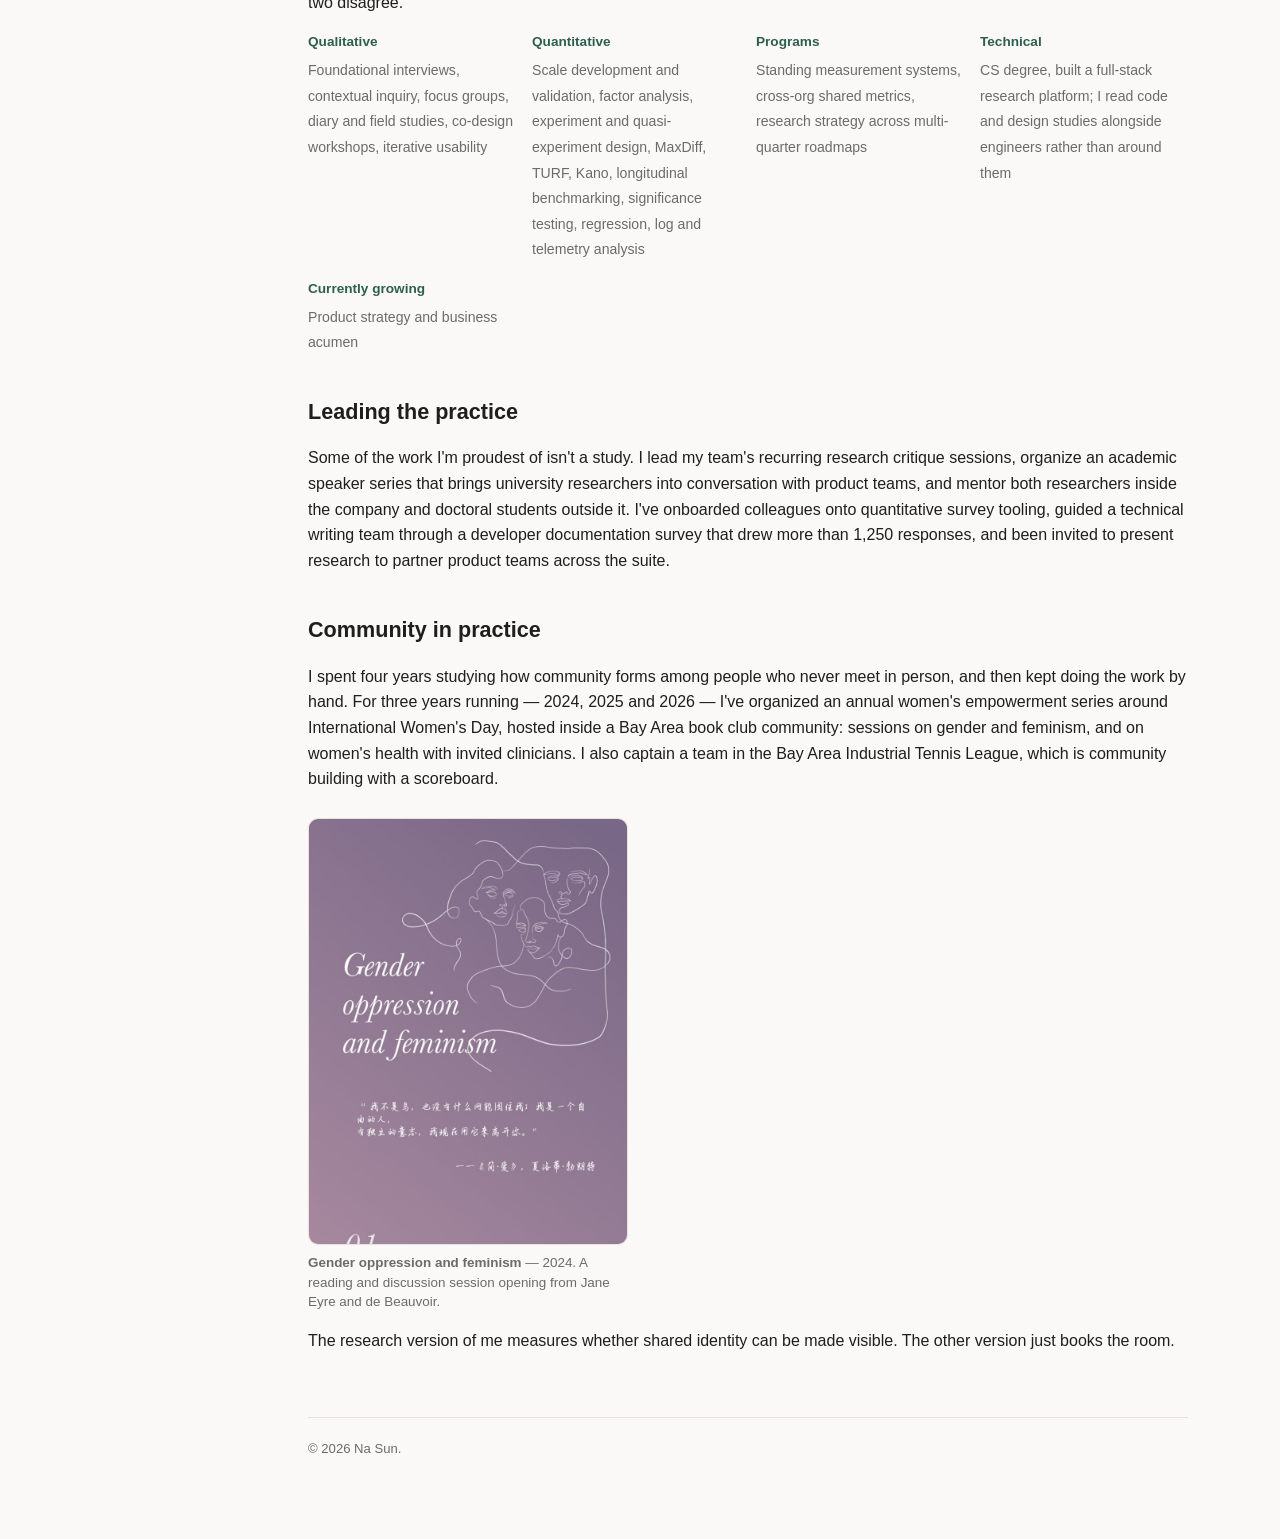
==== commit a8f3221b: "Portfolio site" ====
--- a/about.html
+++ b/about.html
@@ -11,6 +11,7 @@
 <div class="layout">
 
   <aside class="sidebar">
+    <img class="portrait" src="assets/img/na-portrait.jpg" alt="Na Sun presenting at ACM DIS 2025.">
     <div class="name">Na Sun</div>
     <div class="role">Senior UX Researcher, PhD</div>
 
@@ -85,7 +86,7 @@
       <h2>Focus Areas Over Time</h2>
       <div class="resume-entry">
         <h3>Google Pics</h3>
-        <div class="meta">2026 – Present</div>
+        <div class="meta">Feb 2026 – Present</div>
         <p>Mixed-methods UX research enabling visual creativity in Workspace via a newly announced AI-powered image creation and editing tool.</p>
       </div>
       <div class="resume-entry">
@@ -154,25 +155,27 @@
         documentation survey that drew more than 1,250 responses, and been invited to present
         research to partner product teams across the suite.
       </p>
-      <p>
-        I'm also lead author on a case study about what actually makes a UX research community
-        healthy — which is the same question as my dissertation, pointed at my own field.
-      </p>
-      <span class="placeholder-note">Confirm the case study's venue and status before naming it publicly.</span>
-
       <h2>Community in practice</h2>
       <p>
         I spent four years studying how community forms among people who never meet in
-        person, and then kept doing the work by hand. I organize book clubs, and around
-        International Women's Day I run a three-part series on women's empowerment alongside
-        educational sessions on women's health. I also captain a team in the Bay Area
-        Industrial Tennis League, which is community building with a scoreboard.
+        person, and then kept doing the work by hand. For three years running — 2024, 2025 and
+        2026 — I've organized an annual women's empowerment series around International
+        Women's Day, hosted inside a Bay Area book club community: sessions on gender and
+        feminism, and on women's health with invited clinicians. I also captain a team in the
+        Bay Area Industrial Tennis League, which is community building with a scoreboard.
       </p>
+
+      <div class="poster-row single">
+        <figure>
+          <img src="assets/img/event-2024-feminism.jpg" alt="Event poster titled Gender oppression and feminism, with line-drawn faces and a quotation from Jane Eyre.">
+          <figcaption><strong>Gender oppression and feminism</strong> — 2024. A reading and discussion session opening from Jane Eyre and de Beauvoir.</figcaption>
+        </figure>
+      </div>
+
       <p>
         The research version of me measures whether shared identity can be made visible. The
         other version just books the room.
       </p>
-      <span class="placeholder-note">Add years for the series and the book clubs.</span>
 
       <footer class="page-footer">
         © 2026 Na Sun.
--- a/style.css
+++ b/style.css
@@ -51,6 +51,17 @@
   overflow-y: auto;
 }
 
+.sidebar .portrait {
+  display: block;
+  width: 84px;
+  height: 84px;
+  border-radius: 50%;
+  object-fit: cover;
+  object-position: 50% 20%;
+  margin-bottom: 14px;
+  border: 1px solid var(--border);
+}
+
 .sidebar .name {
   font-size: 1.15rem;
   font-weight: 700;
@@ -289,14 +300,32 @@
 .pillar-card .project-thumb {
   height: auto;
   min-height: 96px;
-  padding: 20px 18px;
+  padding: 0;
   text-transform: none;
   letter-spacing: 0;
+  text-align: left;
+  align-items: stretch;
+  flex-direction: column;
+  gap: 0;
+}
+.pillar-card .project-thumb img {
+  display: block;
+  width: 100%;
+  height: auto;
+  background: #faf9f7;
+  border-bottom: 1px solid #dbe5e0;
+}
+.pillar-card .project-thumb .q {
+  display: block;
+  padding: 16px 18px 18px;
   font-size: 1.02rem;
   line-height: 1.4;
-  text-align: left;
   font-weight: 600;
-  align-items: flex-start;
+  color: var(--accent);
+}
+.pillar-card .project-thumb img.photo {
+  aspect-ratio: 400 / 132;
+  object-fit: cover;
 }
 
 .type-label {
@@ -342,6 +371,14 @@
   object-fit: cover;
   object-position: center;
 }
+figure.fig video {
+  display: block;
+  width: 100%;
+  height: auto;
+  border: 1px solid var(--border);
+  border-radius: var(--radius);
+  background: var(--bg-card);
+}
 figure.fig figcaption {
   font-size: 0.84rem;
   color: var(--text-muted);
@@ -349,6 +386,41 @@
   line-height: 1.5;
 }
 figure.fig.narrow { max-width: 460px; }
+
+/* ---------- Callout box ---------- */
+.callout {
+  background: var(--accent-soft);
+  border-left: 3px solid var(--accent);
+  border-radius: 0 var(--radius) var(--radius) 0;
+  padding: 16px 20px;
+  margin: 24px 0 8px;
+  font-size: 0.95rem;
+  line-height: 1.55;
+}
+.callout p { margin: 0; }
+
+/* ---------- Poster row (community) ---------- */
+.poster-row {
+  display: grid;
+  grid-template-columns: repeat(auto-fit, minmax(220px, 1fr));
+  gap: 22px;
+  margin: 26px 0 8px;
+}
+.poster-row.single { grid-template-columns: minmax(0, 320px); }
+.poster-row figure { margin: 0; }
+.poster-row img {
+  width: 100%;
+  height: auto;
+  display: block;
+  border: 1px solid var(--border);
+  border-radius: var(--radius);
+}
+.poster-row figcaption {
+  font-size: 0.84rem;
+  color: var(--text-muted);
+  margin-top: 8px;
+  line-height: 1.45;
+}
 
 /* ---------- Talk entries (publications page) ---------- */
 .talk {
@@ -364,6 +436,9 @@
 .talk img {
   width: 100%;
   height: auto;
+  max-height: 250px;
+  object-fit: cover;
+  object-position: top center;
   border-radius: var(--radius);
   border: 1px solid var(--border);
   display: block;
@@ -376,9 +451,18 @@
 }
 .talk p { margin: 0; font-size: 0.94rem; }
 
+.talk.wide {
+  grid-template-columns: 340px 1fr;
+  border-bottom: none;
+  padding-bottom: 0;
+}
+.talk.wide img { max-height: none; object-position: center; }
+
 @media (max-width: 640px) {
   .talk { grid-template-columns: 1fr; }
   .talk img { max-width: 260px; }
+  .talk.wide { grid-template-columns: 1fr; }
+  .talk.wide img { max-width: 100%; }
 }
 
 /* ---------- Related work list (case studies) ---------- */
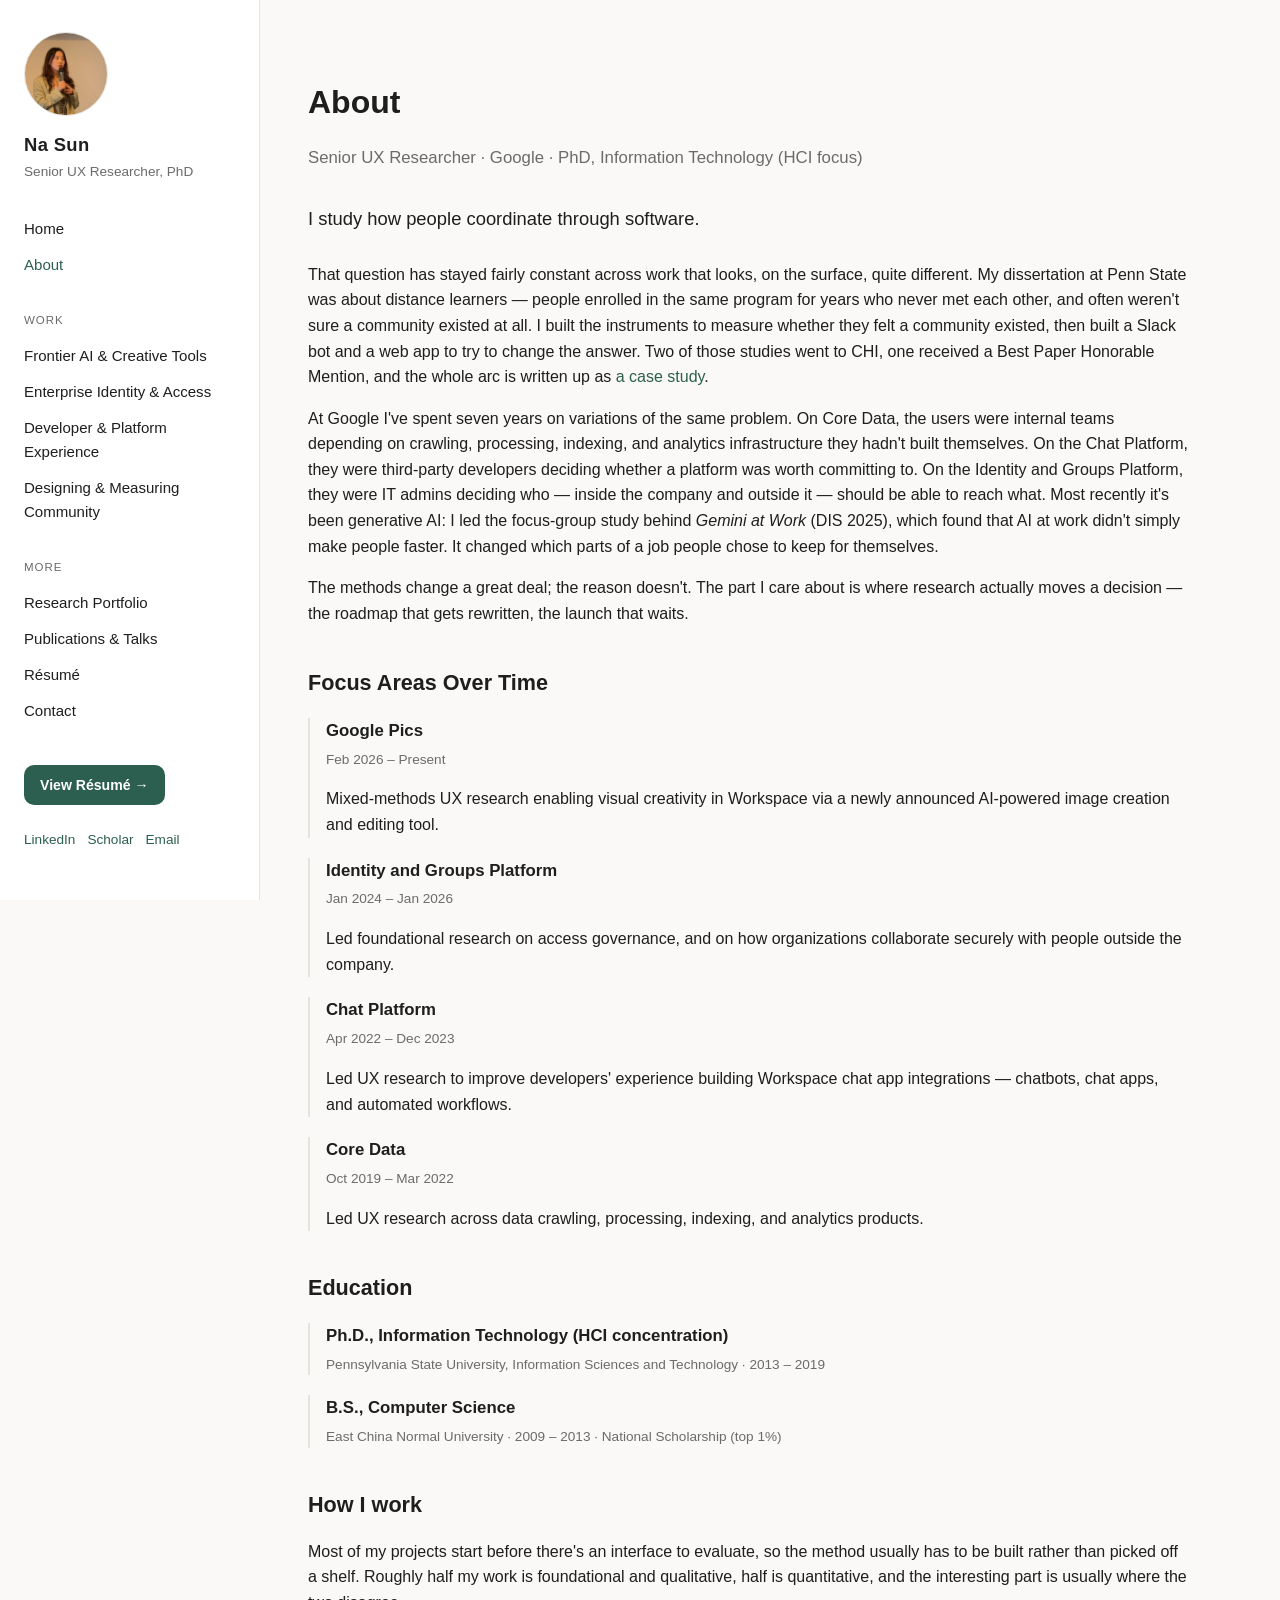
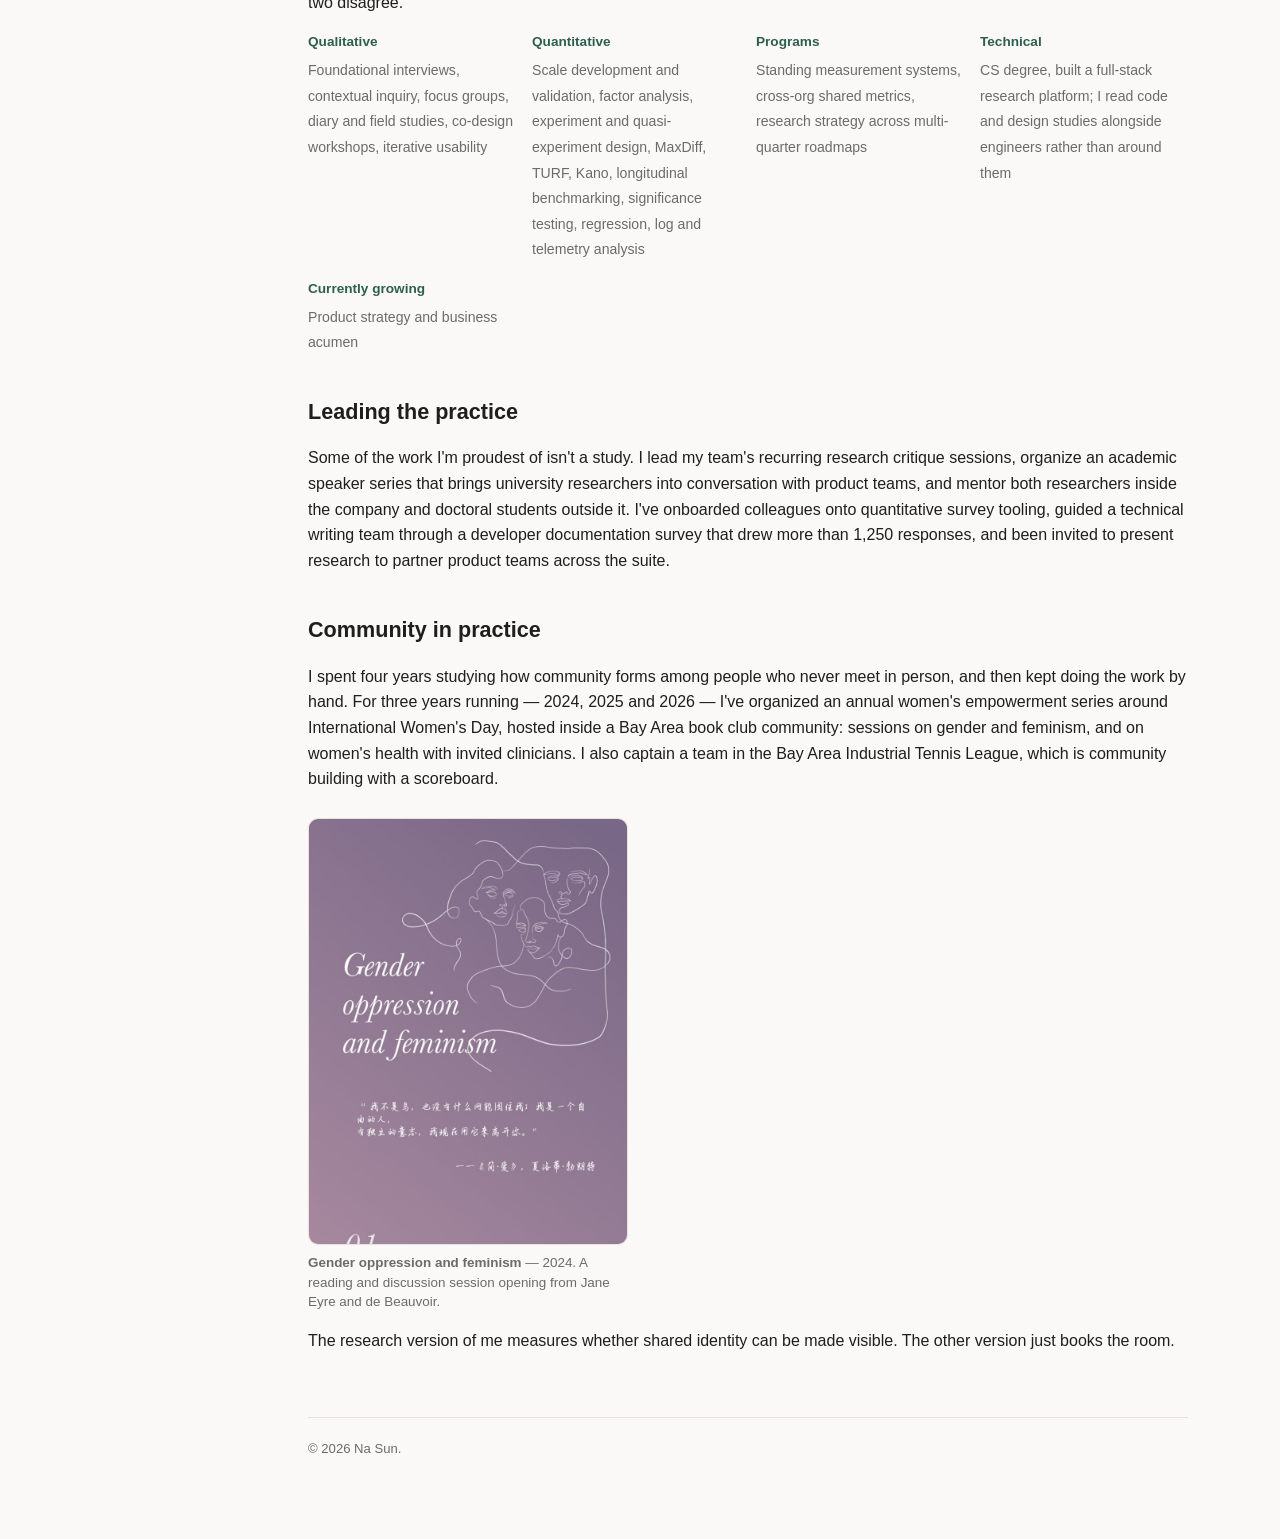
==== commit f3927609: "Add research portfolio page" ====
--- a/about.html
+++ b/about.html
@@ -31,6 +31,7 @@
 
       <div class="section-label">More</div>
       <ul>
+        <li><a href="portfolio.html">Research Portfolio</a></li>
         <li><a href="publications.html">Publications &amp; Talks</a></li>
         <li><a href="resume.html">Résumé</a></li>
         <li><a href="contact.html">Contact</a></li>
--- a/style.css
+++ b/style.css
@@ -353,6 +353,7 @@
   text-decoration: none;
 }
 .btn-row { margin: -12px 0 34px; }
+.callout + .btn-row { margin-top: 20px; }
 
 /* ---------- Figures ---------- */
 figure.fig {
